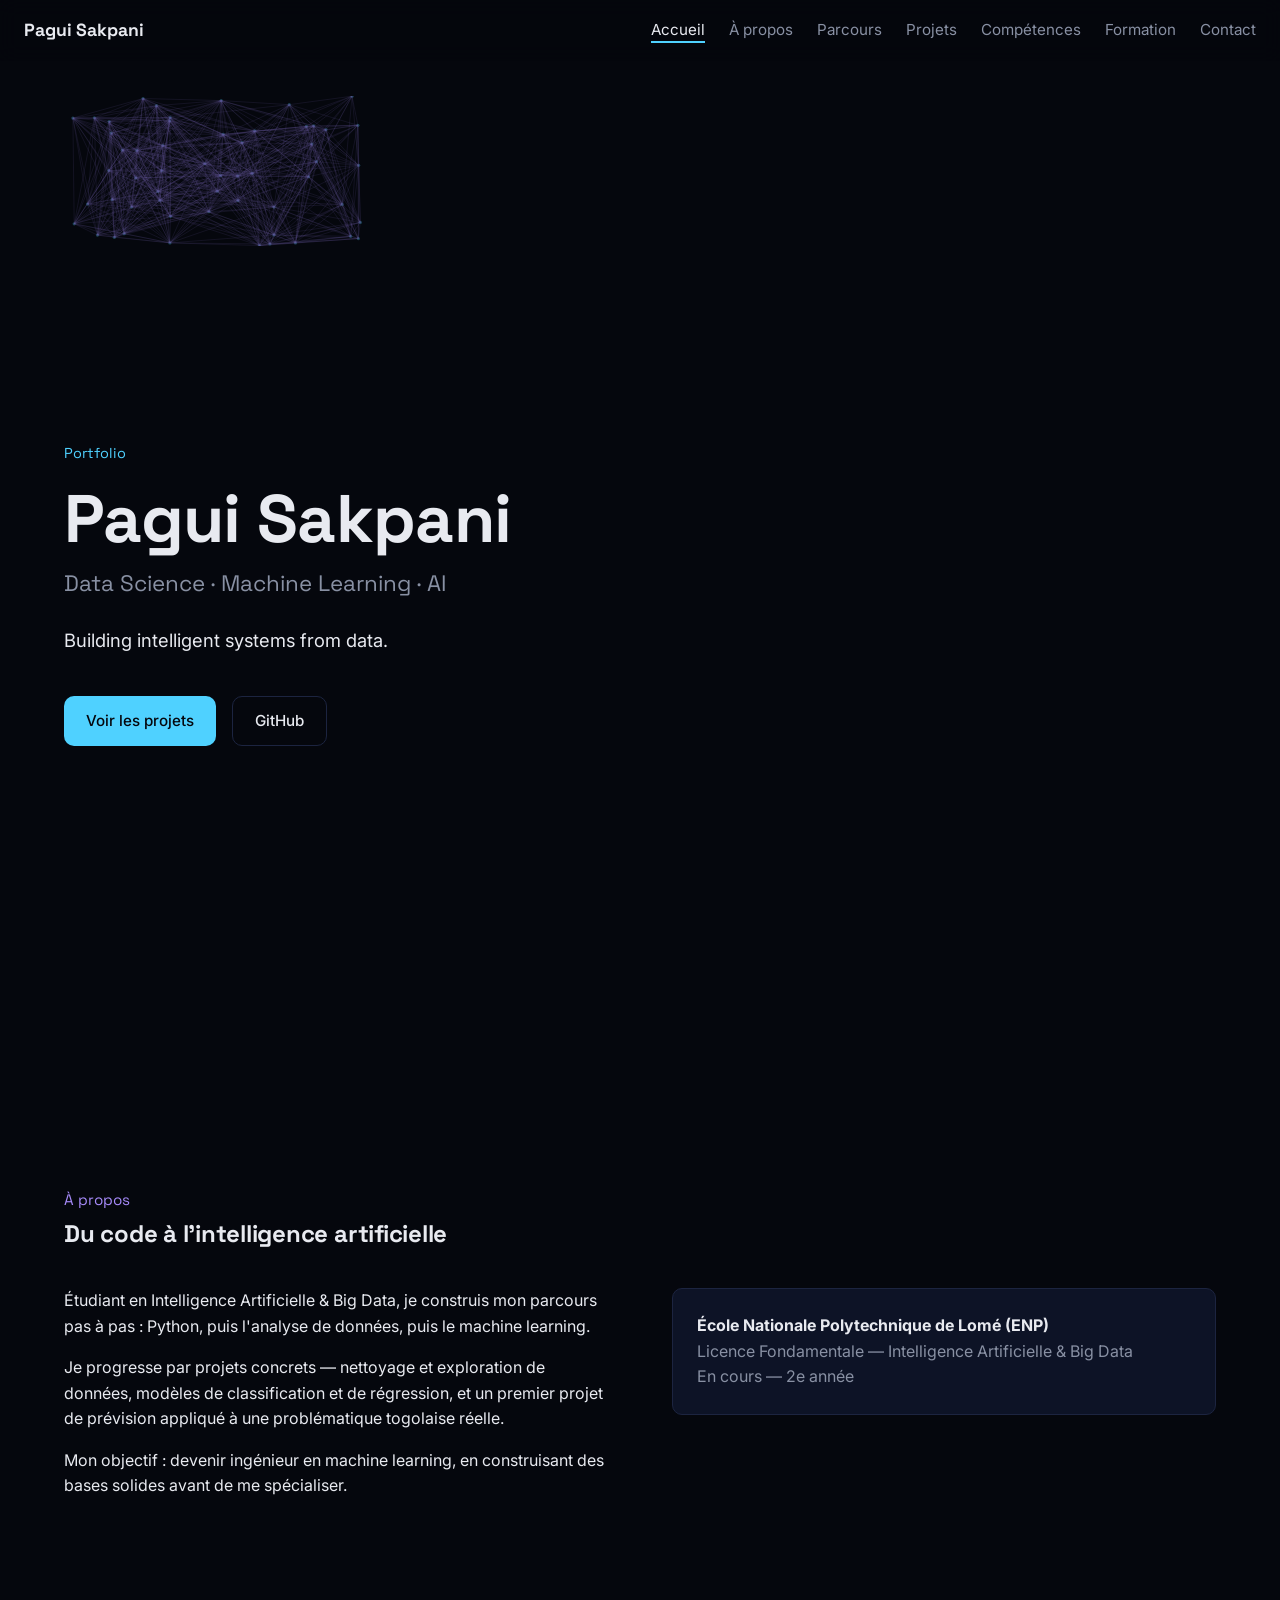
==== portfolio/index.html @ ab474c53 "Premier  depot de mon portfoli, contenant la section 1 du site" ====
<!DOCTYPE html>
<html lang="fr">
<head>
  <meta charset="UTF-8" />
  <meta name="viewport" content="width=device-width, initial-scale=1.0" />
  <title>Paguiyedou Sakpani  Data Science · Machine Learning · AI</title>
  <meta name="description" content="Portfolio de Pagui Sakpani, étudiant en IA & Big Data — Data Science, Machine Learning, Intelligence Artificielle." />

  <link rel="preconnect" href="https://fonts.googleapis.com">
  <link rel="preconnect" href="https://fonts.gstatic.com" crossorigin>
  <link href="https://fonts.googleapis.com/css2?family=Space+Grotesk:wght@500;700&family=Inter:wght@400;500;600&display=swap" rel="stylesheet">

  <link rel="stylesheet" href="assets/css/base.css">
  <link rel="stylesheet" href="assets/css/layout.css">
  <link rel="stylesheet" href="assets/css/components.css">
  <link rel="stylesheet" href="assets/css/animations.css">
</head>
<body>

  <nav class="navbar" id="navbar"></nav>

  <main>
    <section id="home"></section>
    <section id="about" class="reveal"></section>
    <section id="journey" class="reveal"><!-- Étape suivante --></section>
    <section id="projects" class="reveal"><!-- Étape suivante --></section>
    <section id="skills" class="reveal"><!-- Étape suivante --></section>
    <section id="education" class="reveal"><!-- Étape suivante --></section>
    <section id="github" class="reveal"><!-- Étape suivante --></section>
    <section id="contact" class="reveal"><!-- Étape suivante --></section>
  </main>

  <footer id="footer"></footer>

  <script src="assets/data/profile.js"></script>
  <script src="assets/js/main.js"></script>
</body>
</html>
---- portfolio/assets/css/base.css ----
:root {
  --bg: #05070d;
  --bg-alt: #0a0f1e;
  --bg-card: #0d1326;
  --border: #1c2440;

  --accent-cyan: #4fd1ff;
  --accent-violet: #a78bfa;

  --text: #e8eaf0;
  --text-muted: #8890a3;

  --font-heading: 'Space Grotesk', sans-serif;
  --font-body: 'Inter', sans-serif;

  --space-1: 8px;
  --space-2: 16px;
  --space-3: 24px;
  --space-4: 40px;
  --space-5: 64px;
  --space-6: 96px;

  --radius: 10px;
  --transition: 0.25s ease;
  --max-width: 1200px;
}

* { margin: 0; padding: 0; box-sizing: border-box; }

html { scroll-behavior: smooth; }

body {
  background: var(--bg);
  color: var(--text);
  font-family: var(--font-body);
  line-height: 1.6;
  overflow-x: hidden;
}

h1, h2, h3, h4 {
  font-family: var(--font-heading);
  font-weight: 700;
  line-height: 1.15;
  letter-spacing: -0.01em;
}

p { color: var(--text-muted); max-width: 62ch; }

a { color: inherit; text-decoration: none; }

img { max-width: 100%; display: block; }

button { font-family: inherit; cursor: pointer; border: none; background: none; color: inherit; }

section {
  padding: var(--space-6) var(--space-3);
  max-width: var(--max-width);
  margin: 0 auto;
}

::selection { background: var(--accent-cyan); color: var(--bg); }

:focus-visible {
  outline: 2px solid var(--accent-cyan);
  outline-offset: 3px;
}

@media (prefers-reduced-motion: reduce) {
  * { animation: none !important; transition: none !important; }
  html { scroll-behavior: auto; }
}

@media (max-width: 640px) {
  section { padding: var(--space-5) var(--space-2); }
}
---- portfolio/assets/css/layout.css ----
/* ---------- Navbar ---------- */
.navbar {
  position: fixed;
  top: 0;
  left: 0;
  right: 0;
  z-index: 100;
  display: flex;
  align-items: center;
  justify-content: space-between;
  padding: var(--space-2) var(--space-3);
  background: rgba(5, 7, 13, 0.7);
  backdrop-filter: blur(10px);
  border-bottom: 1px solid transparent;
  transition: border-color var(--transition), background var(--transition);
}

.navbar.is-scrolled {
  border-bottom-color: var(--border);
}

.navbar__brand {
  font-family: var(--font-heading);
  font-weight: 700;
  font-size: 1.1rem;
}

.navbar__links {
  display: flex;
  gap: var(--space-3);
  list-style: none;
}

.navbar__links a {
  font-size: 0.95rem;
  color: var(--text-muted);
  position: relative;
  padding-bottom: 4px;
  transition: color var(--transition);
}

.navbar__links a:hover,
.navbar__links a.is-active {
  color: var(--text);
}

.navbar__links a.is-active::after {
  content: "";
  position: absolute;
  left: 0;
  bottom: 0;
  width: 100%;
  height: 2px;
  background: var(--accent-cyan);
}

.navbar__toggle {
  display: none;
  flex-direction: column;
  gap: 5px;
}

.navbar__toggle span {
  width: 22px;
  height: 2px;
  background: var(--text);
}

@media (max-width: 800px) {
  .navbar__links {
    position: fixed;
    top: 60px;
    right: 0;
    left: 0;
    flex-direction: column;
    background: var(--bg-alt);
    padding: var(--space-3);
    gap: var(--space-2);
    transform: translateY(-150%);
    transition: transform var(--transition);
    border-bottom: 1px solid var(--border);
  }

  .navbar__links.is-open { transform: translateY(0); }

  .navbar__toggle { display: flex; }
}

/* ---------- Hero ---------- */
.hero {
  position: relative;
  min-height: 100vh;
  display: flex;
  align-items: center;
  padding-top: var(--space-6);
}

.hero__canvas {
  position: absolute;
  inset: 0;
  z-index: 0;
  opacity: 0.6;
}

.hero__content {
  position: relative;
  z-index: 1;
  max-width: 620px;
}

.hero__eyebrow {
  color: var(--accent-cyan);
  font-family: var(--font-heading);
  font-size: 0.9rem;
  margin-bottom: var(--space-2);
}

.hero__name {
  font-size: clamp(2.5rem, 6vw, 4.2rem);
  margin-bottom: var(--space-1);
}

.hero__role {
  color: var(--text-muted);
  font-family: var(--font-heading);
  font-size: clamp(1.1rem, 2vw, 1.4rem);
  margin-bottom: var(--space-3);
}

.hero__tagline {
  font-size: 1.15rem;
  margin-bottom: var(--space-4);
  color: var(--text);
}

.hero__actions {
  display: flex;
  gap: var(--space-2);
  flex-wrap: wrap;
}

/* ---------- About ---------- */
.about__grid {
  display: grid;
  grid-template-columns: 1fr 1fr;
  gap: var(--space-5);
  align-items: start;
}

.about__label {
  font-family: var(--font-heading);
  color: var(--accent-cyan);
  font-size: 0.95rem;
  margin-bottom: var(--space-2);
}

.about__text p {
  margin-bottom: var(--space-2);
  color: var(--text);
}

@media (max-width: 800px) {
  .about__grid { grid-template-columns: 1fr; gap: var(--space-3); }
}
---- portfolio/assets/css/components.css ----
.btn {
  display: inline-flex;
  align-items: center;
  gap: 8px;
  padding: 12px 22px;
  border-radius: var(--radius);
  font-size: 0.95rem;
  font-weight: 500;
  transition: transform var(--transition), background var(--transition), border-color var(--transition);
}

.btn--primary {
  background: var(--accent-cyan);
  color: var(--bg);
}

.btn--primary:hover { transform: translateY(-2px); }

.btn--ghost {
  border: 1px solid var(--border);
  color: var(--text);
}

.btn--ghost:hover {
  border-color: var(--accent-cyan);
  color: var(--accent-cyan);
}

.card {
  background: var(--bg-card);
  border: 1px solid var(--border);
  border-radius: var(--radius);
  padding: var(--space-3);
  transition: border-color var(--transition), transform var(--transition);
}

.card:hover {
  border-color: var(--accent-cyan);
  transform: translateY(-3px);
}

.section-heading {
  margin-bottom: var(--space-4);
}

.section-heading__label {
  font-family: var(--font-heading);
  color: var(--accent-violet);
  font-size: 0.95rem;
  margin-bottom: var(--space-1);
}
---- portfolio/assets/css/animations.css ----
.reveal {
  opacity: 0;
  transform: translateY(16px);
  transition: opacity 0.6s ease, transform 0.6s ease;
}

.reveal.is-visible {
  opacity: 1;
  transform: translateY(0);
}

@keyframes fadeIn {
  from { opacity: 0; }
  to { opacity: 1; }
}

.hero__content {
  animation: fadeIn 0.8s ease;
}
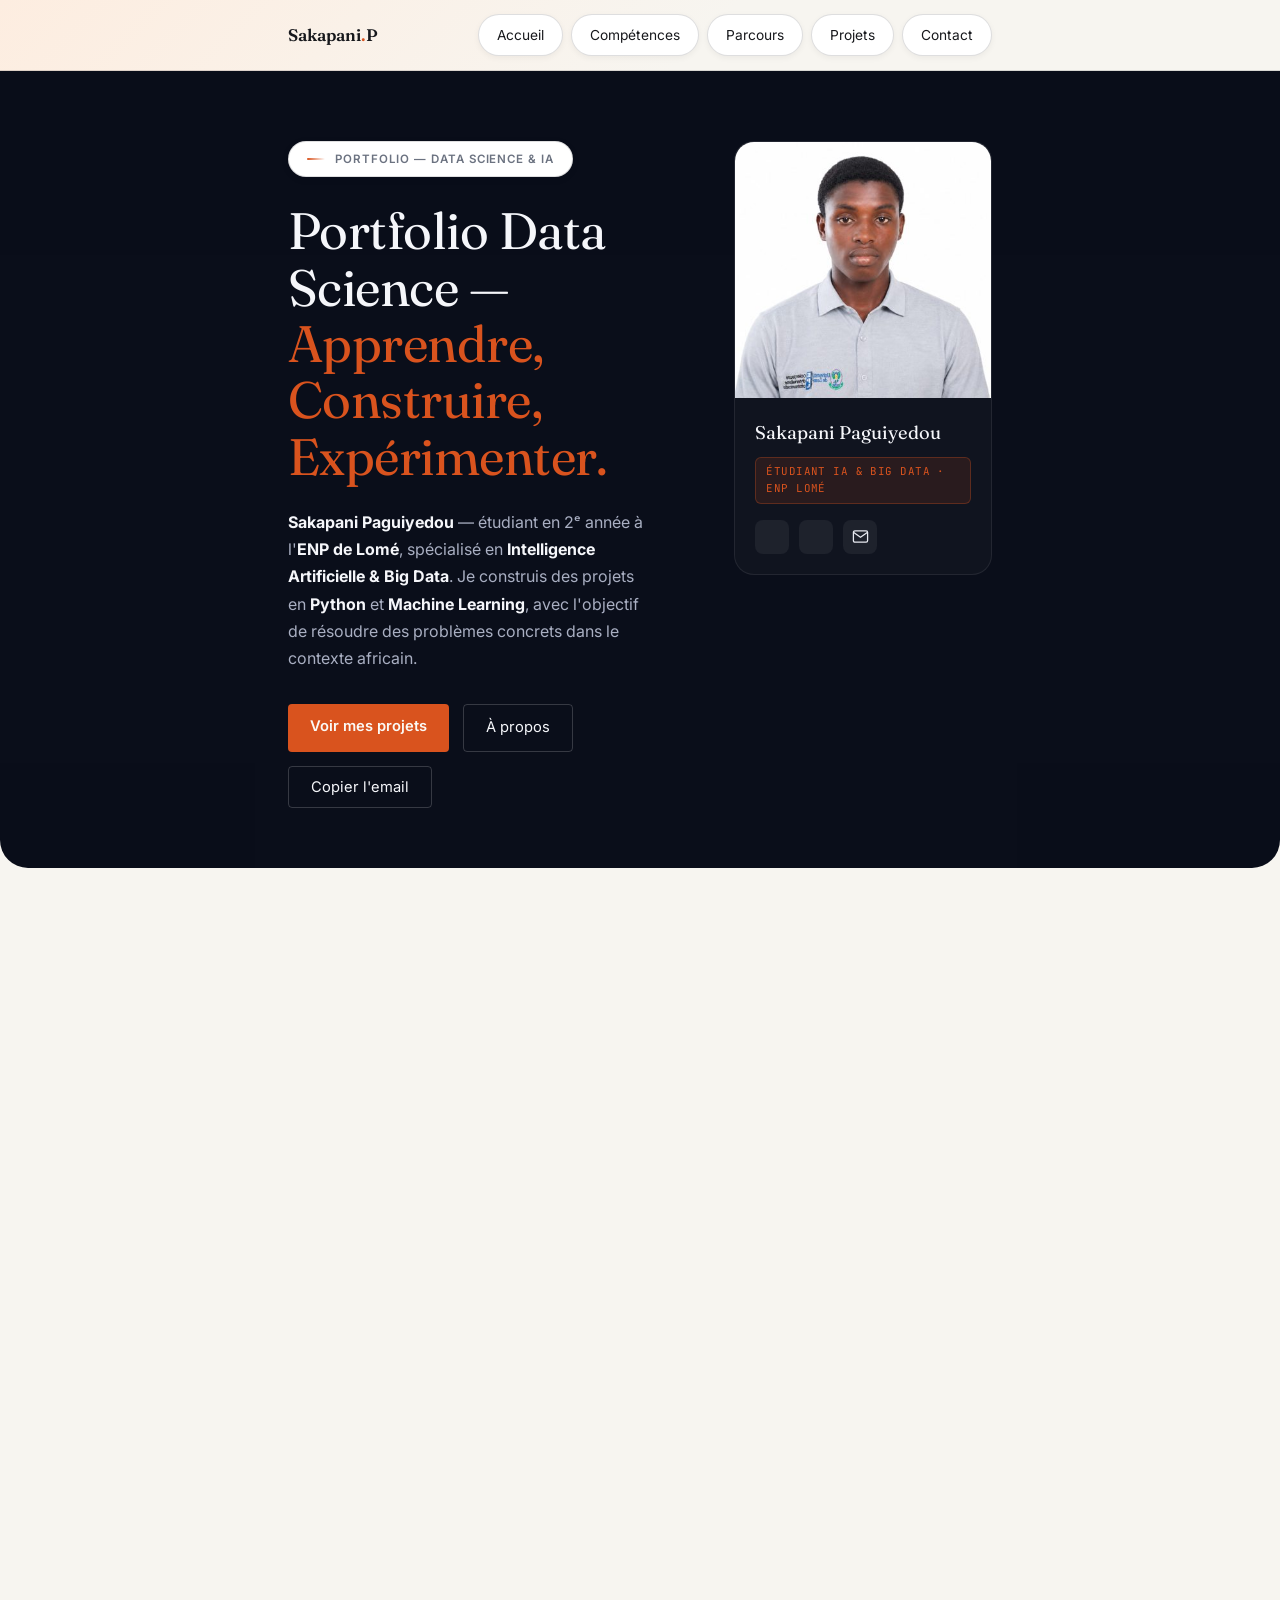
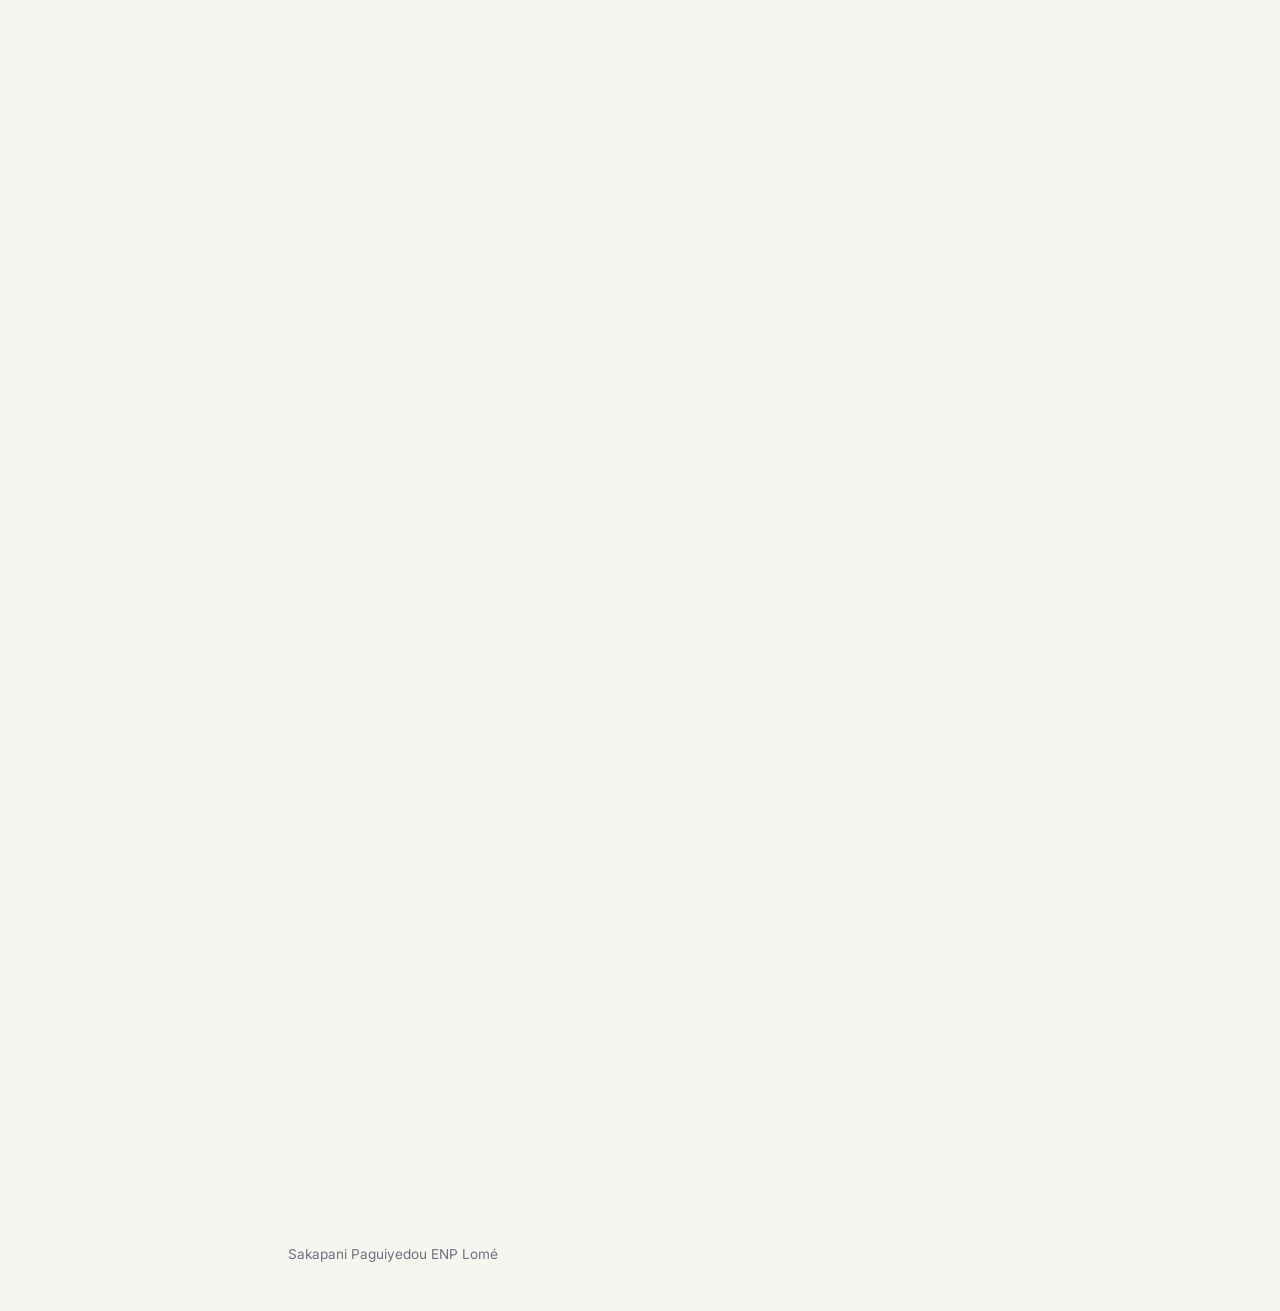
==== commit c2a6b1bf: "Ajout de la section competence, parcours, projets, contact" ====
--- a/portfolio/index.html
+++ b/portfolio/index.html
@@ -1,38 +1,213 @@
 <!DOCTYPE html>
 <html lang="fr">
 <head>
-  <meta charset="UTF-8" />
-  <meta name="viewport" content="width=device-width, initial-scale=1.0" />
-  <title>Paguiyedou Sakpani  Data Science · Machine Learning · AI</title>
-  <meta name="description" content="Portfolio de Pagui Sakpani, étudiant en IA & Big Data — Data Science, Machine Learning, Intelligence Artificielle." />
-
-  <link rel="preconnect" href="https://fonts.googleapis.com">
-  <link rel="preconnect" href="https://fonts.gstatic.com" crossorigin>
-  <link href="https://fonts.googleapis.com/css2?family=Space+Grotesk:wght@500;700&family=Inter:wght@400;500;600&display=swap" rel="stylesheet">
-
-  <link rel="stylesheet" href="assets/css/base.css">
-  <link rel="stylesheet" href="assets/css/layout.css">
-  <link rel="stylesheet" href="assets/css/components.css">
-  <link rel="stylesheet" href="assets/css/animations.css">
+<meta charset="UTF-8">
+<meta name="viewport" content="width=device-width, initial-scale=1.0">
+<title>Sakapani Paguiyedou — Portfolio</title>
+<link rel="stylesheet" href="style.css">
+<link rel="preconnect" href="https://fonts.googleapis.com">
+<link rel="preconnect" href="https://fonts.gstatic.com" crossorigin>
+<link href="https://fonts.googleapis.com/css2?family=Fraunces:ital,opsz,wght@0,9..144,400;0,9..144,500;0,9..144,600;1,9..144,400;1,9..144,500&family=JetBrains+Mono:ital,wght@0,400;0,500;1,400&family=Inter:wght@400;500;600;700&display=swap" rel="stylesheet">
+<script src="https://cdnjs.cloudflare.com/ajax/libs/three.js/r128/three.min.js"></script>
+<script src="https://cdnjs.cloudflare.com/ajax/libs/gsap/3.12.5/gsap.min.js"></script>
+<script src="https://cdnjs.cloudflare.com/ajax/libs/gsap/3.12.5/ScrollTrigger.min.js"></script>
 </head>
 <body>
 
-  <nav class="navbar" id="navbar"></nav>
-
-  <main>
-    <section id="home"></section>
-    <section id="about" class="reveal"></section>
-    <section id="journey" class="reveal"><!-- Étape suivante --></section>
-    <section id="projects" class="reveal"><!-- Étape suivante --></section>
-    <section id="skills" class="reveal"><!-- Étape suivante --></section>
-    <section id="education" class="reveal"><!-- Étape suivante --></section>
-    <section id="github" class="reveal"><!-- Étape suivante --></section>
-    <section id="contact" class="reveal"><!-- Étape suivante --></section>
-  </main>
-
-  <footer id="footer"></footer>
-
-  <script src="assets/data/profile.js"></script>
-  <script src="assets/js/main.js"></script>
+<nav>
+  <div class="wrap">
+    <div class="name">Sakapani<span class="name-dot">.</span>P</div>
+    <ul class="nav-pills">
+      <li><a href="#about">Accueil</a></li>
+      <li><a href="#skills">Compétences</a></li>
+      <li><a href="#parcours">Parcours</a></li>
+      <li><a href="#projects">Projets</a></li>
+      <li><a href="#contact">Contact</a></li>
+    </ul>
+  </div>
+</nav>
+
+<header class="hero hero-dark">
+  <canvas id="hero-canvas"></canvas>
+  <div class="wrap hero-editorial">
+    <div class="hero-col-left">
+      <div class="hero-badge hero-badge-dark"><span class="badge-line"></span>PORTFOLIO — DATA SCIENCE &amp; IA</div>
+      <h1 class="hero-title hero-title-dark">Portfolio Data Science —<br><span class="accent-text">Apprendre, Construire,<br>Expérimenter.</span></h1>
+      <p class="hero-bio"><strong>Sakapani Paguiyedou</strong> — étudiant en 2ᵉ année à l'<strong>ENP de Lomé</strong>, spécialisé en <strong>Intelligence Artificielle &amp; Big Data</strong>. Je construis des projets en <strong>Python</strong> et <strong>Machine Learning</strong>, avec l'objectif de résoudre des problèmes concrets dans le contexte africain.</p>
+      <div class="hero-actions-row">
+        <a class="btn primary" href="#projects">Voir mes projets</a>
+        <a class="btn outline-dark" href="#about">À propos</a>
+        <button class="btn outline-dark" id="copy-email-btn" type="button">Copier l'email</button>
+      </div>
+    </div>
+    <div class="hero-col-right">
+      <div class="profile-card">
+        <img class="profile-card-photo" src="[data-uri]" alt="Photo de Sakapani Paguiyedou">
+        <div class="profile-card-body">
+          <div class="profile-card-name">Sakapani Paguiyedou</div>
+          <div class="profile-card-tag">ÉTUDIANT IA &amp; BIG DATA · ENP LOMÉ</div>
+          <div class="profile-card-socials">
+            <a href="#" aria-label="GitHub"><img src="https://cdn.simpleicons.org/github/E7E9F0" alt=""></a>
+            <a href="#" aria-label="LinkedIn"><img src="https://cdn.simpleicons.org/linkedin/E7E9F0" alt=""></a>
+            <a href="mailto:ton.email@exemple.com" aria-label="Email">
+              <svg viewBox="0 0 24 24" fill="none" stroke="#E7E9F0" stroke-width="1.8"><rect x="2" y="4" width="20" height="16" rx="2"/><path d="M2 6l10 7 10-7"/></svg>
+            </a>
+          </div>
+        </div>
+      </div>
+    </div>
+  </div>
+</header>
+
+<section id="about" class="reveal">
+  <div class="wrap">
+    <h2>À propos</h2>
+    <p class="intro">
+      Étudiant en 2ᵉ année de licence fondamentale en Intelligence Artificielle et Big Data à l'École Nationale Polytechnique de Lomé (ENP). Je me destine au métier de data scientist et j'aime résoudre des problèmes concrets à partir de données.
+    </p>
+  </div>
+</section>
+
+<section id="skills" class="reveal">
+  <div class="wrap">
+    <h2>Compétences</h2>
+    <div class="skills-grid">
+      <div class="skill"><h3>Python</h3><span>Langage principal pour l'analyse de données</span></div>
+      <div class="skill"><h3>C</h3><span>Programmation structurée</span></div>
+      <div class="skill"><h3>NumPy</h3><span>Calcul numérique</span></div>
+      <div class="skill"><h3>Pandas</h3><span>Manipulation de données</span></div>
+      <div class="skill"><h3>Matplotlib</h3><span>Visualisation de données</span></div>
+      <div class="skill"><h3>Seaborn</h3><span>Visualisation statistique</span></div>
+      <div class="skill"><h3>scikit-learn</h3><span>Machine learning</span></div>
+      <div class="skill"><h3>Data Analysis</h3><span>Analyse de données</span></div>
+      <div class="skill"><h3>Data Visualization</h3><span>Représentation graphique des données</span></div>
+      <div class="skill"><h3>Jupyter</h3><span>Environnement de travail</span></div>
+      <div class="skill"><h3>SQL</h3><span>Bases de données</span></div>
+      <div class="skill"><h3>HTML5</h3><span>Structure web</span></div>
+      <div class="skill"><h3>CSS3</h3><span>Mise en forme web</span></div>
+      <div class="skill"><h3>JavaScript</h3><span>Interactivité web</span></div>
+    </div>
+  </div>
+</section>
+
+<section id="tools" class="reveal">
+  <div class="wrap">
+    <h2>Outils &amp; technologies</h2>
+    <div class="tools-grid">
+      <div class="tool"><img class="tool-icon" src="https://cdn.simpleicons.org/git/F05032" alt="" loading="lazy"><span>Git</span></div>
+      <div class="tool"><img class="tool-icon" src="https://cdn.simpleicons.org/github/181717" alt="" loading="lazy"><span>GitHub</span></div>
+      <div class="tool"><img class="tool-icon" src="https://cdn.simpleicons.org/visualstudiocode/007ACC" alt="" loading="lazy"><span>VS Code</span></div>
+      <div class="tool"><img class="tool-icon" src="https://cdn.simpleicons.org/claude/D97757" alt="" loading="lazy"><span>Claude</span></div>
+      <div class="tool"><img class="tool-icon" src="https://cdn.simpleicons.org/openai/000000" alt="" loading="lazy"><span>ChatGPT</span></div>
+      <div class="tool"><img class="tool-icon" src="https://cdn.simpleicons.org/x/000000" alt="" loading="lazy"><span>Grok</span></div>
+      <div class="tool"><img class="tool-icon" src="https://cdn.simpleicons.org/googlegemini/8E75B2" alt="" loading="lazy"><span>Gemini</span></div>
+    </div>
+  </div>
+</section>
+
+<section id="parcours" class="reveal">
+  <div class="wrap">
+    <h2>Parcours de formation</h2>
+    <div class="timeline">
+      <div class="timeline-item">
+        <div class="timeline-date">2026 — aujourd'hui</div>
+        <h3>2ᵉ année — École Polytechnique de Lomé (EPL)</h3>
+        <p>Intelligence Artificielle &amp; Big Data</p>
+      </div>
+      <div class="timeline-item">
+        <div class="timeline-date">2025 — 2026</div>
+        <h3>1ʳᵉ année — Licence fondamentale, EPL</h3>
+        <p>Tronc commun, puis orientation vers Intelligence Artificielle &amp; Big Data</p>
+      </div>
+      <div class="timeline-item">
+        <div class="timeline-date">Avant l'EPL</div>
+        <h3>Baccalauréat série C4</h3>
+      </div>
+    </div>
+  </div>
+</section>
+
+<section id="projects" class="reveal">
+  <div class="wrap">
+    <h2>Projets</h2>
+
+    <div class="projects-grid">
+    <div class="project">
+      <div class="project-tag">// data-analysis · statistiques</div>
+      <h3>Analyse des notes des étudiants universitaires</h3>
+      <p>Étude statistique des résultats académiques d'étudiants universitaires pour en dégager des tendances et des observations.</p>
+      <div class="project-specs">
+        <div class="spec"><span class="spec-label">Données</span><span class="spec-value">Notes universitaires</span></div>
+        <div class="spec"><span class="spec-label">Outils</span><span class="spec-value">Pandas · Matplotlib</span></div>
+        <div class="spec"><span class="spec-label">Méthode</span><span class="spec-value">Nettoyage · Visualisation</span></div>
+        <div class="spec"><span class="spec-label">Statut</span><span class="spec-value">Terminé</span></div>
+      </div>
+    </div>
+
+    <div class="project">
+      <div class="project-tag">// machine-learning · classification</div>
+      <h3>Classification / Prédiction de churn</h3>
+      <p>Préparation des données, entraînement de modèles de machine learning et comparaison des performances pour prédire le désabonnement client.</p>
+      <div class="project-specs">
+        <div class="spec"><span class="spec-label">Données</span><span class="spec-value">Dataset clients</span></div>
+        <div class="spec"><span class="spec-label">Outils</span><span class="spec-value">Python · Scikit-learn</span></div>
+        <div class="spec"><span class="spec-label">Méthode</span><span class="spec-value">Comparaison de modèles</span></div>
+        <div class="spec"><span class="spec-label">Statut</span><span class="spec-value">Terminé</span></div>
+      </div>
+    </div>
+
+    <div class="project">
+      <div class="project-tag">// forecasting · séries temporelles</div>
+      <h3>Prévision de la demande de produits sanguins</h3>
+      <p>Projet réalisé dans le cadre du hackathon <strong>AI for4youth</strong> : prédire la demande de produits sanguins à J+7 pour mieux anticiper les besoins.</p>
+      <div class="project-specs">
+        <div class="spec"><span class="spec-label">Objectif</span><span class="spec-value">Prédiction à J+7</span></div>
+        <div class="spec"><span class="spec-label">Outils</span><span class="spec-value">Python · Time Series</span></div>
+        <div class="spec"><span class="spec-label">Contexte</span><span class="spec-value">Hackathon AI for4youth</span></div>
+        <div class="spec"><span class="spec-label">Statut</span><span class="spec-value">En cours</span></div>
+      </div>
+    </div>
+    </div>
+
+  </div>
+</section>
+
+<section id="contact" class="reveal">
+  <div class="wrap">
+    <h2>Contact</h2>
+    <p class="intro">Ouvert aux collaborations, stages et projets en data science. Écris-moi directement via le formulaire ou par les liens ci-dessous.</p>
+
+    <form class="contact-form" action="https://formspree.io/f/TON_ID_FORMSPREE" method="POST">
+      <label for="email">Ton email</label>
+      <input type="email" id="email" name="email" placeholder="toi@exemple.com" required>
+
+      <label for="message">Ton message</label>
+      <textarea id="message" name="message" rows="5" placeholder="Décris ton projet ou ta proposition..." required></textarea>
+
+      <button type="submit" class="btn primary">Envoyer le message</button>
+    </form>
+
+    <div class="contact-grid">
+      <a href="mailto:paguiyedousakpani@gmail.com" class="contact-card">
+        <svg class="contact-icon" viewBox="0 0 24 24" fill="none" stroke="currentColor" stroke-width="1.8"><rect x="2" y="4" width="20" height="16" rx="2"/><path d="M2 6l10 7 10-7"/></svg>
+        <span>paguiyedousakpani@gmail.com<small>Email</small></span>
+      </a>
+      <a href="https://www.linkedin.com/in/paguiyedousakpani" class="contact-card">
+        <img class="contact-icon" src="https://cdn.simpleicons.org/linkedin/0A66C2" alt="" loading="lazy">
+        <span>linkedin.com/in/ton-profil<small>LinkedIn</small></span>
+      </a>
+      <a href="https://github.com/SAKPANI" class="contact-card">
+        <img class="contact-icon" src="https://cdn.simpleicons.org/github/F5F7FA" alt="" loading="lazy">
+        <span>github.com/ton-profil<small>GitHub</small></span>
+      </a>
+    </div>
+  </div>
+</section>
+
+<footer>
+  <div class="wrap">Sakapani Paguiyedou ENP Lomé</div>
+</footer>
+
+<script src="script.js"></script>
 </body>
-</html>
+</html>
--- a/portfolio/style.css
+++ b/portfolio/style.css
@@ -0,0 +1,508 @@
+:root {
+  --bg: #F7F5F0;
+  --bg-alt: #EFEBE1;
+  --ink: #17181C;
+  --ink-dim: #6B7280;
+  --accent: #D9531E;
+  --line: rgba(23,24,28,0.14);
+}
+
+* { box-sizing: border-box; }
+html { scroll-behavior: smooth; }
+
+body {
+  margin: 0;
+  background: var(--bg);
+  color: var(--ink);
+  font-family: 'Inter', -apple-system, BlinkMacSystemFont, sans-serif;
+  line-height: 1.6;
+}
+
+h1, h2, h3 {
+  color: var(--ink);
+  font-family: 'Fraunces', Georgia, serif;
+  font-weight: 500;
+  margin: 0;
+  letter-spacing: -0.01em;
+}
+h1 em, h3 em { font-style: italic; font-weight: 400; }
+
+a { color: var(--accent); }
+
+.wrap {
+  max-width: 760px;
+  margin: 0 auto;
+  padding: 0 28px;
+}
+
+/* Nav */
+nav {
+  position: sticky; top: 0; z-index: 10;
+  background: linear-gradient(135deg, #FDEDE0 0%, #F7F5F0 55%, #F7F5F0 100%);
+  border-bottom: 1px solid var(--line);
+}
+nav .wrap {
+  display: flex; justify-content: space-between; align-items: center;
+  padding-top: 14px; padding-bottom: 14px;
+}
+nav .name { font-family: 'Fraunces', serif; font-weight: 600; font-size: 1.05rem; }
+nav .name-dot { color: var(--accent); }
+.nav-pills { list-style: none; display: flex; gap: 8px; margin: 0; padding: 0; flex-wrap: wrap; }
+.nav-pills a {
+  display: block;
+  color: var(--ink);
+  text-decoration: none;
+  font-size: 0.86rem;
+  padding: 9px 18px;
+  border-radius: 999px;
+  background: #FFFFFF;
+  border: 1px solid var(--line);
+  box-shadow: 0 2px 6px rgba(23,24,28,0.05);
+  transition: background 0.2s ease, color 0.2s ease, box-shadow 0.2s ease;
+}
+.nav-pills a:hover { border-color: var(--accent); }
+.nav-pills a.active {
+  background: linear-gradient(135deg, var(--accent), #E8794A);
+  color: #FFF9F5;
+  border-color: transparent;
+  box-shadow: 0 6px 16px rgba(217,83,30,0.35);
+}
+
+/* Hero */
+.hero {
+  padding: 70px 0 60px;
+  overflow: hidden;
+  position: relative;
+}
+.hero-dark {
+  background: #0A0E1A;
+  border-radius: 0 0 28px 28px;
+}
+.hero-dark .hero-title-dark { color: #F5F6FA; }
+.hero-dark .accent-text { color: var(--accent); }
+.hero-dark .hero-bio { color: #A9AFC2; font-size: 1rem; max-width: 52ch; margin: 24px 0 0; line-height: 1.7; }
+.hero-dark .hero-bio strong { color: #F5F6FA; }
+.hero-badge-dark { background: rgba(255,255,255,0.06); border-color: rgba(255,255,255,0.12); color: #C4C9D6; }
+.hero-actions-row { margin-top: 32px; display: flex; gap: 14px; flex-wrap: wrap; }
+.btn.outline-dark {
+  border: 1px solid rgba(255,255,255,0.18);
+  color: #F5F6FA;
+  background: transparent;
+  font-family: 'Inter', sans-serif;
+  cursor: pointer;
+  font-size: 0.92rem;
+}
+.btn.outline-dark:hover { border-color: var(--accent); }
+
+.profile-card {
+  background: #10141F;
+  border: 1px solid rgba(255,255,255,0.08);
+  border-radius: 20px;
+  overflow: hidden;
+  max-width: 320px;
+}
+.profile-card-photo { width: 100%; aspect-ratio: 1; object-fit: cover; display: block; }
+.profile-card-body { padding: 20px; }
+.profile-card-name { font-family: 'Fraunces', serif; font-size: 1.15rem; color: #F5F6FA; margin-bottom: 10px; }
+.profile-card-tag {
+  display: inline-block;
+  font-family: 'JetBrains Mono', monospace;
+  font-size: 0.68rem;
+  letter-spacing: 0.04em;
+  color: var(--accent);
+  background: rgba(217,83,30,0.12);
+  border: 1px solid rgba(217,83,30,0.3);
+  padding: 5px 10px;
+  border-radius: 6px;
+  margin-bottom: 16px;
+}
+.profile-card-socials { display: flex; gap: 10px; }
+.profile-card-socials a {
+  width: 34px; height: 34px;
+  display: flex; align-items: center; justify-content: center;
+  background: rgba(255,255,255,0.06);
+  border-radius: 8px;
+}
+.profile-card-socials img, .profile-card-socials svg { width: 17px; height: 17px; }
+.hero-dark .hero-col-right { border-left: none; padding-left: 0; display: flex; justify-content: flex-end; align-items: flex-start; padding-top: 0; }
+#hero-canvas {
+  position: absolute;
+  inset: 0;
+  width: 100%;
+  height: 100%;
+  z-index: 0;
+  opacity: 0.55;
+}
+.hero-inner {
+  position: relative;
+  z-index: 1;
+}
+.hero-editorial {
+  position: relative;
+  z-index: 1;
+  display: grid;
+  grid-template-columns: 1.5fr 1fr;
+  gap: 60px;
+  align-items: start;
+}
+.hero-col-left { padding-right: 20px; }
+.hero-badge {
+  display: inline-flex;
+  align-items: center;
+  gap: 10px;
+  padding: 8px 18px;
+  border-radius: 999px;
+  background: #FFFFFF;
+  border: 1px solid var(--line);
+  box-shadow: 0 2px 8px rgba(23,24,28,0.06);
+  font-family: 'Inter', sans-serif;
+  font-size: 0.72rem;
+  font-weight: 600;
+  letter-spacing: 0.08em;
+  color: var(--ink-dim);
+  margin-bottom: 26px;
+}
+.badge-line {
+  width: 18px;
+  height: 2px;
+  background: linear-gradient(90deg, var(--accent), transparent);
+  border-radius: 2px;
+}
+.hero-col-right {
+  border-left: 1px solid var(--line);
+  padding-left: 40px;
+  padding-top: 8px;
+}
+.hero-title {
+  font-size: clamp(2.4rem, 5.4vw, 4.4rem);
+  line-height: 1.08;
+  font-weight: 400;
+}
+.hero-title .amp {
+  color: var(--accent);
+  font-style: italic;
+}
+.hero-title em { font-style: italic; font-weight: 400; }
+.hero-byline {
+  display: flex;
+  align-items: center;
+  gap: 12px;
+  margin-top: 34px;
+}
+.amp-icon {
+  font-family: 'Fraunces', serif;
+  font-style: italic;
+  font-size: 1.4rem;
+  color: var(--accent);
+}
+.byline-name { font-size: 0.98rem; color: var(--ink); }
+.hero-col-right .lede {
+  color: var(--ink-dim);
+  font-size: 1.02rem;
+  max-width: 34ch;
+  margin: 0;
+}
+.hero-col-right .actions { margin-top: 26px; display: flex; align-items: center; gap: 18px; flex-wrap: wrap; }
+.hero-meta {
+  margin-top: 40px;
+  display: flex;
+  align-items: center;
+  gap: 8px;
+  color: var(--ink-dim);
+  font-size: 0.85rem;
+}
+.hero-meta .dot {
+  width: 6px; height: 6px; border-radius: 50%;
+  background: var(--accent);
+  display: inline-block;
+}
+
+@media (max-width: 720px) {
+  .hero-editorial { grid-template-columns: 1fr; gap: 34px; }
+  .hero-col-right { border-left: none; border-top: 1px solid var(--line); padding-left: 0; padding-top: 30px; }
+}
+.photo-orbit {
+  position: relative;
+  width: 240px;
+  height: 240px;
+}
+.photo-frame {
+  width: 240px;
+  height: 240px;
+  border-radius: 46%;
+  object-fit: cover;
+  display: block;
+  box-shadow: 0 20px 48px rgba(0,0,0,0.45);
+  border: 3px solid var(--accent);
+}
+.orbit-icon {
+  position: absolute;
+  width: 42px;
+  height: 42px;
+  padding: 8px;
+  background: var(--bg-alt);
+  border-radius: 50%;
+  box-shadow: 0 6px 16px rgba(0,0,0,0.35);
+  border: 1px solid var(--line);
+}
+.orbit-1 { top: -12px; left: -12px; }
+.orbit-2 { top: -12px; right: -12px; }
+.orbit-3 { bottom: -12px; left: -12px; }
+.orbit-4 { bottom: -12px; right: -12px; }
+.orbit-5 { top: 50%; right: -34px; transform: translateY(-50%); }
+.eyebrow { color: var(--accent); font-size: 0.95rem; margin-bottom: 14px; }
+.hero h1 { font-size: clamp(2.1rem, 6vw, 3.2rem); line-height: 1.1; }
+.hero p.lede { max-width: 46ch; color: var(--ink-dim); font-size: 1.05rem; margin-top: 18px; }
+.hero .actions { margin-top: 30px; display: flex; gap: 14px; flex-wrap: wrap; }
+
+@media (max-width: 640px) {
+  .hero-inner { flex-direction: column-reverse; text-align: center; }
+  .hero p.lede { margin-left: auto; margin-right: auto; }
+  .hero .actions { justify-content: center; }
+  .orbit-icon { width: 30px; height: 30px; padding: 5px; }
+}
+
+.btn {
+  display: inline-block;
+  padding: 11px 22px;
+  border-radius: 4px;
+  text-decoration: none;
+  font-size: 0.92rem;
+}
+.btn.primary { background: var(--accent); color: #FBF9F5; font-weight: 600; }
+.btn.ghost { border: none; color: var(--ink); text-decoration: underline; text-underline-offset: 4px; padding: 11px 4px; }
+
+/* Sections */
+section { padding: 56px 0; }
+section h2 { font-size: 1.5rem; margin-bottom: 24px; }
+section p.intro { color: var(--ink-dim); max-width: 58ch; margin-bottom: 28px; }
+
+.about-grid {
+  display: grid;
+  grid-template-columns: auto 1fr;
+  gap: 48px;
+  align-items: center;
+}
+.about-text h2 { margin-bottom: 18px; }
+.about-text .intro { margin-bottom: 0; }
+
+@media (max-width: 640px) {
+  .about-grid { grid-template-columns: 1fr; text-align: center; }
+  .about-photo { justify-self: center; }
+}
+
+/* Skills */
+.skills-grid {
+  display: grid;
+  grid-template-columns: repeat(auto-fill, minmax(180px, 1fr));
+  gap: 0;
+  border-top: 1px solid var(--line);
+  border-left: 1px solid var(--line);
+}
+.skills-grid .skill {
+  padding: 18px;
+  border-right: 1px solid var(--line);
+  border-bottom: 1px solid var(--line);
+}
+.skills-grid .skill h3 { font-size: 1rem; font-weight: 600; margin-bottom: 6px; }
+.skills-grid .skill span { color: var(--ink-dim); font-size: 0.86rem; }
+
+/* Tools */
+.tools-grid {
+  display: flex;
+  flex-wrap: wrap;
+  gap: 10px;
+}
+.tool {
+  display: flex;
+  align-items: center;
+  gap: 8px;
+  padding: 8px 16px;
+  border: 1px solid var(--line);
+  border-radius: 20px;
+  font-size: 0.88rem;
+  color: var(--ink);
+}
+.tool-icon {
+  width: 18px;
+  height: 18px;
+}
+
+/* Timeline */
+.timeline {
+  position: relative;
+  padding-left: 28px;
+  border-left: 2px solid var(--line);
+}
+.timeline-item {
+  position: relative;
+  padding-bottom: 34px;
+}
+.timeline-item:last-child { padding-bottom: 0; }
+.timeline-item::before {
+  content: '';
+  position: absolute;
+  left: -34px;
+  top: 4px;
+  width: 12px;
+  height: 12px;
+  border-radius: 50%;
+  background: var(--accent);
+  border: 3px solid var(--bg);
+  box-shadow: 0 0 0 1px var(--line);
+}
+.timeline-date {
+  color: var(--accent);
+  font-size: 0.85rem;
+  font-weight: 600;
+  margin-bottom: 4px;
+}
+.timeline-item h3 { font-size: 1.1rem; margin-bottom: 4px; }
+.timeline-item p { color: var(--ink-dim); font-size: 0.92rem; margin: 0; }
+
+/* Projects */
+.projects-grid {
+  display: grid;
+  grid-template-columns: repeat(auto-fit, minmax(300px, 1fr));
+  gap: 22px;
+}
+.project {
+  padding: 30px 26px;
+  background: #0C0E14;
+  border: 1px solid rgba(255,255,255,0.08);
+  border-radius: 16px;
+  color: #E7E9F0;
+}
+.project-tag {
+  font-family: 'JetBrains Mono', monospace;
+  font-style: italic;
+  font-size: 0.78rem;
+  color: #8B93A7;
+  margin-bottom: 16px;
+}
+.project h3 {
+  font-family: 'Inter', sans-serif;
+  font-weight: 600;
+  font-size: 1.28rem;
+  line-height: 1.28;
+  color: #FFFFFF;
+  margin-bottom: 14px;
+}
+.project p {
+  color: #A9B0C0;
+  font-size: 0.92rem;
+  line-height: 1.65;
+  margin: 0 0 22px;
+}
+.project-specs {
+  border: 1px solid rgba(255,255,255,0.1);
+  border-radius: 10px;
+  padding: 16px;
+  display: grid;
+  grid-template-columns: 1fr 1fr;
+  gap: 16px;
+}
+.spec-label {
+  display: block;
+  font-family: 'JetBrains Mono', monospace;
+  font-size: 0.66rem;
+  letter-spacing: 0.06em;
+  text-transform: uppercase;
+  color: var(--accent);
+  margin-bottom: 4px;
+}
+.spec-value {
+  display: block;
+  font-family: 'JetBrains Mono', monospace;
+  font-size: 0.84rem;
+  color: #F2F3F7;
+}
+
+/* Contact form */
+.contact-form {
+  display: flex;
+  flex-direction: column;
+  gap: 6px;
+  max-width: 460px;
+  margin-bottom: 36px;
+}
+.contact-form label {
+  font-size: 0.85rem;
+  color: var(--ink-dim);
+  margin-top: 10px;
+}
+.contact-form input,
+.contact-form textarea {
+  background: var(--bg-alt);
+  border: 1px solid var(--line);
+  border-radius: 4px;
+  padding: 10px 12px;
+  color: var(--ink);
+  font-family: inherit;
+  font-size: 0.95rem;
+}
+.contact-form input:focus,
+.contact-form textarea:focus {
+  outline: 2px solid var(--accent);
+  outline-offset: 1px;
+}
+.contact-form button { margin-top: 14px; border: none; cursor: pointer; align-self: flex-start; }
+
+.contact-grid {
+  display: grid;
+  grid-template-columns: repeat(auto-fit, minmax(220px, 1fr));
+  gap: 14px;
+}
+.contact-card {
+  display: flex;
+  align-items: center;
+  gap: 14px;
+  padding: 18px;
+  background: var(--bg-alt);
+  border: 1px solid var(--line);
+  border-radius: 12px;
+  color: var(--ink);
+  text-decoration: none;
+  transition: transform 0.25s ease, border-color 0.25s ease;
+}
+.contact-card:hover { transform: translateY(-3px); border-color: var(--accent); }
+.contact-icon { width: 26px; height: 26px; flex-shrink: 0; color: var(--accent); }
+.contact-card span { display: flex; flex-direction: column; font-size: 0.95rem; }
+.contact-card small { color: var(--ink-dim); font-size: 0.8rem; margin-top: 2px; }
+
+footer { padding: 30px 0 46px; color: var(--ink-dim); font-size: 0.85rem; }
+
+@media (max-width: 560px) {
+  nav ul { gap: 14px; }
+}
+
+a:focus-visible, button:focus-visible {
+  outline: 2px solid var(--accent);
+  outline-offset: 2px;
+}
+
+/* Scroll reveal animations (driven by GSAP in script.js) */
+.reveal {
+  opacity: 0;
+}
+
+/* Hover interactions */
+.skill, .tool, .project {
+  transition: transform 0.25s ease, box-shadow 0.25s ease, border-color 0.25s ease;
+}
+.skill:hover, .tool:hover {
+  transform: translateY(-3px);
+  border-color: var(--accent);
+}
+.project:hover h3 { color: var(--accent); }
+.btn { transition: transform 0.2s ease, box-shadow 0.2s ease; }
+.btn:hover { transform: translateY(-2px); }
+.btn.primary:hover { box-shadow: 0 10px 24px rgba(180,121,31,0.3); }
+
+.photo-frame { transition: transform 0.4s ease; }
+.about-photo:hover .photo-frame { transform: scale(1.03); }
+
+@media (prefers-reduced-motion: reduce) {
+  .reveal { opacity: 1; transform: none; transition: none; }
+  .photo-frame, .btn, .skill, .tool { transition: none; }
+}
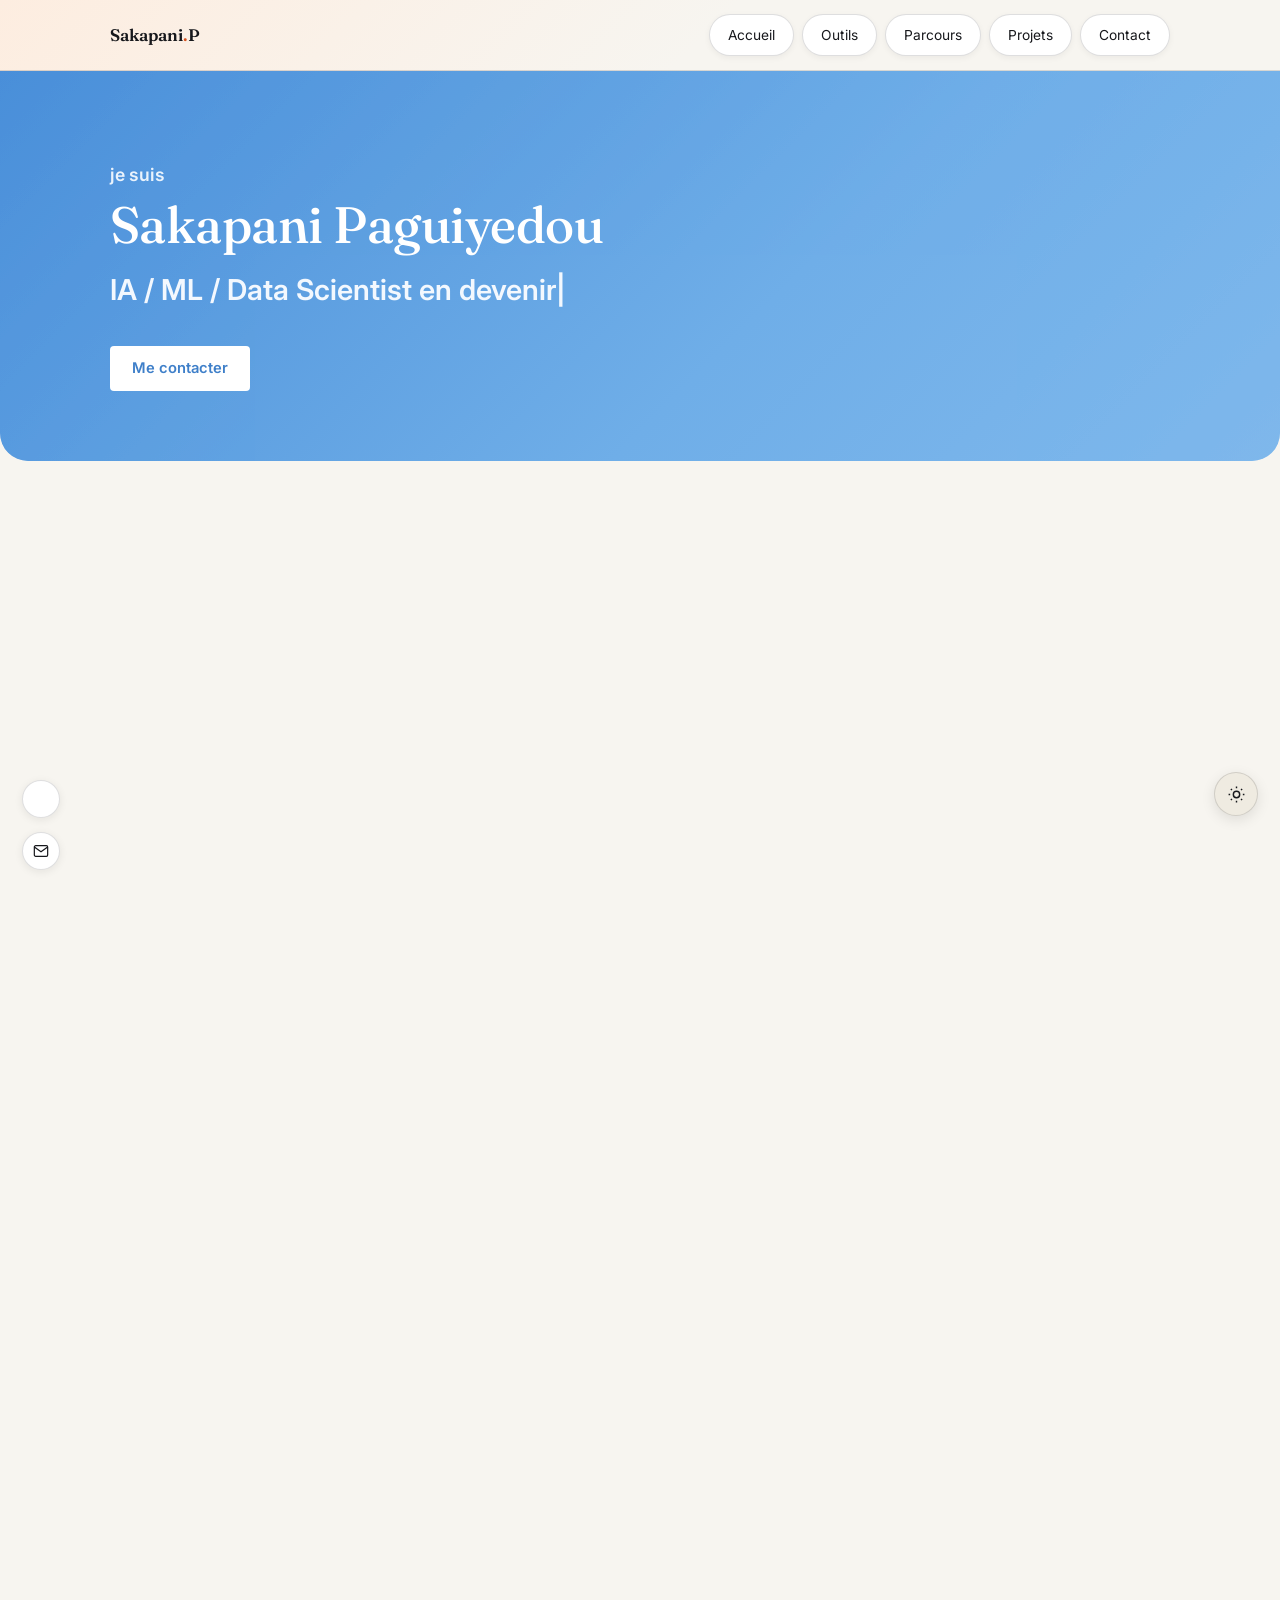
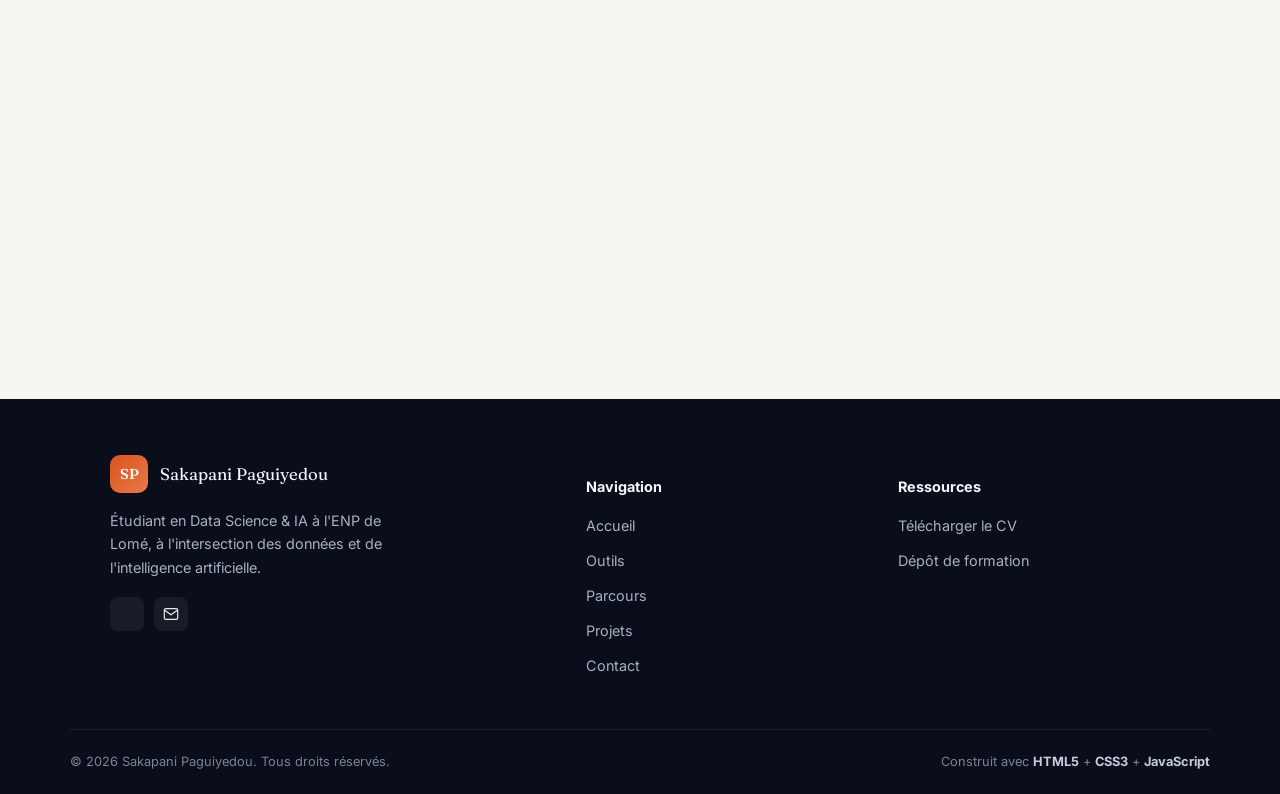
==== commit f22abdfd: "Ameliorationdu site en plus changement de la couleur de fond, et la mise du site de facon responsive" ====
--- a/portfolio/index.html
+++ b/portfolio/index.html
@@ -13,13 +13,14 @@
 <script src="https://cdnjs.cloudflare.com/ajax/libs/gsap/3.12.5/ScrollTrigger.min.js"></script>
 </head>
 <body>
+<div class="bg-decor" id="bg-decor" aria-hidden="true"></div>
 
 <nav>
   <div class="wrap">
     <div class="name">Sakapani<span class="name-dot">.</span>P</div>
     <ul class="nav-pills">
       <li><a href="#about">Accueil</a></li>
-      <li><a href="#skills">Compétences</a></li>
+      <li><a href="#skills">Outils</a></li>
       <li><a href="#parcours">Parcours</a></li>
       <li><a href="#projects">Projets</a></li>
       <li><a href="#contact">Contact</a></li>
@@ -27,83 +28,91 @@
   </div>
 </nav>
 
-<header class="hero hero-dark">
+<header class="hero hero-blue">
   <canvas id="hero-canvas"></canvas>
-  <div class="wrap hero-editorial">
-    <div class="hero-col-left">
-      <div class="hero-badge hero-badge-dark"><span class="badge-line"></span>PORTFOLIO — DATA SCIENCE &amp; IA</div>
-      <h1 class="hero-title hero-title-dark">Portfolio Data Science —<br><span class="accent-text">Apprendre, Construire,<br>Expérimenter.</span></h1>
-      <p class="hero-bio"><strong>Sakapani Paguiyedou</strong> — étudiant en 2ᵉ année à l'<strong>ENP de Lomé</strong>, spécialisé en <strong>Intelligence Artificielle &amp; Big Data</strong>. Je construis des projets en <strong>Python</strong> et <strong>Machine Learning</strong>, avec l'objectif de résoudre des problèmes concrets dans le contexte africain.</p>
-      <div class="hero-actions-row">
-        <a class="btn primary" href="#projects">Voir mes projets</a>
-        <a class="btn outline-dark" href="#about">À propos</a>
-        <button class="btn outline-dark" id="copy-email-btn" type="button">Copier l'email</button>
-      </div>
-    </div>
-    <div class="hero-col-right">
-      <div class="profile-card">
-        <img class="profile-card-photo" src="[data-uri]" alt="Photo de Sakapani Paguiyedou">
-        <div class="profile-card-body">
-          <div class="profile-card-name">Sakapani Paguiyedou</div>
-          <div class="profile-card-tag">ÉTUDIANT IA &amp; BIG DATA · ENP LOMÉ</div>
-          <div class="profile-card-socials">
-            <a href="#" aria-label="GitHub"><img src="https://cdn.simpleicons.org/github/E7E9F0" alt=""></a>
-            <a href="#" aria-label="LinkedIn"><img src="https://cdn.simpleicons.org/linkedin/E7E9F0" alt=""></a>
-            <a href="mailto:ton.email@exemple.com" aria-label="Email">
-              <svg viewBox="0 0 24 24" fill="none" stroke="#E7E9F0" stroke-width="1.8"><rect x="2" y="4" width="20" height="16" rx="2"/><path d="M2 6l10 7 10-7"/></svg>
-            </a>
-          </div>
-        </div>
-      </div>
-    </div>
+  <div class="wrap hero-blue-inner">
+    <div class="hero-blue-label">je suis</div>
+    <h1 class="hero-blue-name">Sakapani Paguiyedou</h1>
+    <div class="hero-blue-role">
+      <span id="typewriter-text"></span><span class="typewriter-cursor">|</span>
+    </div>
+    <a class="btn hero-blue-btn" href="#contact">Me contacter</a>
   </div>
 </header>
 
 <section id="about" class="reveal">
-  <div class="wrap">
-    <h2>À propos</h2>
-    <p class="intro">
-      Étudiant en 2ᵉ année de licence fondamentale en Intelligence Artificielle et Big Data à l'École Nationale Polytechnique de Lomé (ENP). Je me destine au métier de data scientist et j'aime résoudre des problèmes concrets à partir de données.
-    </p>
+  <div class="wrap about-layout">
+    <div class="about-photo-block">
+      <img class="about-photo-img" src="[data-uri]" alt="Photo de Sakapani Paguiyedou">
+    </div>
+    <div class="about-content">
+      <div class="hero-badge"><span class="badge-line"></span>APPRENEZ À ME CONNAÎTRE</div>
+      <h2>À propos de moi</h2>
+      <p class="intro">
+        Étudiant en 2ᵉ année de licence fondamentale en Intelligence Artificielle et Big Data à l'École Nationale Polytechnique de Lomé (ENP). Je me destine au métier de data scientist et j'aime résoudre des problèmes concrets à partir de données.
+      </p>
+    </div>
   </div>
 </section>
 
 <section id="skills" class="reveal">
   <div class="wrap">
-    <h2>Compétences</h2>
-    <div class="skills-grid">
-      <div class="skill"><h3>Python</h3><span>Langage principal pour l'analyse de données</span></div>
-      <div class="skill"><h3>C</h3><span>Programmation structurée</span></div>
-      <div class="skill"><h3>NumPy</h3><span>Calcul numérique</span></div>
-      <div class="skill"><h3>Pandas</h3><span>Manipulation de données</span></div>
-      <div class="skill"><h3>Matplotlib</h3><span>Visualisation de données</span></div>
-      <div class="skill"><h3>Seaborn</h3><span>Visualisation statistique</span></div>
-      <div class="skill"><h3>scikit-learn</h3><span>Machine learning</span></div>
-      <div class="skill"><h3>Data Analysis</h3><span>Analyse de données</span></div>
-      <div class="skill"><h3>Data Visualization</h3><span>Représentation graphique des données</span></div>
-      <div class="skill"><h3>Jupyter</h3><span>Environnement de travail</span></div>
-      <div class="skill"><h3>SQL</h3><span>Bases de données</span></div>
-      <div class="skill"><h3>HTML5</h3><span>Structure web</span></div>
-      <div class="skill"><h3>CSS3</h3><span>Mise en forme web</span></div>
-      <div class="skill"><h3>JavaScript</h3><span>Interactivité web</span></div>
-    </div>
-  </div>
-</section>
-
-<section id="tools" class="reveal">
-  <div class="wrap">
-    <h2>Outils &amp; technologies</h2>
-    <div class="tools-grid">
-      <div class="tool"><img class="tool-icon" src="https://cdn.simpleicons.org/git/F05032" alt="" loading="lazy"><span>Git</span></div>
-      <div class="tool"><img class="tool-icon" src="https://cdn.simpleicons.org/github/181717" alt="" loading="lazy"><span>GitHub</span></div>
-      <div class="tool"><img class="tool-icon" src="https://cdn.simpleicons.org/visualstudiocode/007ACC" alt="" loading="lazy"><span>VS Code</span></div>
-      <div class="tool"><img class="tool-icon" src="https://cdn.simpleicons.org/claude/D97757" alt="" loading="lazy"><span>Claude</span></div>
-      <div class="tool"><img class="tool-icon" src="https://cdn.simpleicons.org/openai/000000" alt="" loading="lazy"><span>ChatGPT</span></div>
-      <div class="tool"><img class="tool-icon" src="https://cdn.simpleicons.org/x/000000" alt="" loading="lazy"><span>Grok</span></div>
-      <div class="tool"><img class="tool-icon" src="https://cdn.simpleicons.org/googlegemini/8E75B2" alt="" loading="lazy"><span>Gemini</span></div>
-    </div>
-  </div>
-</section>
+    <h2>Outils &amp; Technologies</h2>
+    <div class="tech-grid">
+
+      <div class="tech-card">
+        <h3><span class="tech-slash">//</span> Langages de programmation</h3>
+        <div class="tech-pills">
+          <span class="tech-pill"><img src="https://cdn.simpleicons.org/python/3776AB" alt="">Python</span>
+          <span class="tech-pill"><img src="https://cdn.simpleicons.org/c/A8B9CC" alt="">C</span>
+          <span class="tech-pill"><img src="https://cdn.simpleicons.org/openjdk/437291" alt="">Java</span>
+          <span class="tech-pill"><img src="https://cdn.simpleicons.org/html5/E34F26" alt="">HTML5</span>
+          <span class="tech-pill"><img src="https://cdn.simpleicons.org/css3/1572B6" alt="">CSS3</span>
+          <span class="tech-pill"><img src="https://cdn.simpleicons.org/javascript/F7DF1E" alt="">JavaScript</span>
+        </div>
+      </div>
+
+      <div class="tech-card">
+        <h3><span class="tech-slash">//</span> IDE &amp; outils de développement</h3>
+        <div class="tech-pills">
+          <span class="tech-pill"><img src="https://cdn.simpleicons.org/jupyter/F37626" alt="">Jupyter Notebook</span>
+          <span class="tech-pill"><img src="https://cdn.simpleicons.org/visualstudiocode/007ACC" alt="">VS Code</span>
+          <span class="tech-pill"><img src="https://cdn.simpleicons.org/pycharm/000000" alt="">PyCharm</span>
+          <span class="tech-pill"><img src="https://cdn.simpleicons.org/git/F05032" alt="">Git</span>
+          <span class="tech-pill"><img src="https://cdn.simpleicons.org/github/181717" alt="">GitHub</span>
+        </div>
+      </div>
+
+      <div class="tech-card">
+        <h3><span class="tech-slash">//</span> IA &amp; Machine Learning</h3>
+        <div class="tech-pills">
+          <span class="tech-pill"><img src="https://cdn.simpleicons.org/scikitlearn/F7931E" alt="">scikit-learn</span>
+        </div>
+      </div>
+
+      <div class="tech-card">
+        <h3><span class="tech-slash">//</span> Assistants IA</h3>
+        <div class="tech-pills">
+          <span class="tech-pill"><img src="https://cdn.simpleicons.org/claude/D97757" alt="">Claude</span>
+          <span class="tech-pill"><img src="https://cdn.simpleicons.org/openai/000000" alt="">ChatGPT</span>
+          <span class="tech-pill"><img src="https://cdn.simpleicons.org/openai/000000" alt="">Codex</span>
+          <span class="tech-pill"><img src="https://cdn.simpleicons.org/x/000000" alt="">Grok</span>
+        </div>
+      </div>
+
+      <div class="tech-card">
+        <h3><span class="tech-slash">//</span> Backend &amp; déploiement</h3>
+        <div class="tech-pills">
+          <span class="tech-pill"><img src="https://cdn.simpleicons.org/fastapi/009688" alt="">FastAPI</span>
+          <span class="tech-pill"><img src="https://cdn.simpleicons.org/docker/2496ED" alt="">Docker</span>
+        </div>
+      </div>
+
+    </div>
+  </div>
+</section>
+
+
 
 <section id="parcours" class="reveal">
   <div class="wrap">
@@ -172,40 +181,121 @@
   </div>
 </section>
 
-<section id="contact" class="reveal">
-  <div class="wrap">
-    <h2>Contact</h2>
-    <p class="intro">Ouvert aux collaborations, stages et projets en data science. Écris-moi directement via le formulaire ou par les liens ci-dessous.</p>
-
-    <form class="contact-form" action="https://formspree.io/f/TON_ID_FORMSPREE" method="POST">
-      <label for="email">Ton email</label>
-      <input type="email" id="email" name="email" placeholder="toi@exemple.com" required>
-
-      <label for="message">Ton message</label>
-      <textarea id="message" name="message" rows="5" placeholder="Décris ton projet ou ta proposition..." required></textarea>
-
-      <button type="submit" class="btn primary">Envoyer le message</button>
-    </form>
-
-    <div class="contact-grid">
-      <a href="mailto:paguiyedousakpani@gmail.com" class="contact-card">
-        <svg class="contact-icon" viewBox="0 0 24 24" fill="none" stroke="currentColor" stroke-width="1.8"><rect x="2" y="4" width="20" height="16" rx="2"/><path d="M2 6l10 7 10-7"/></svg>
-        <span>paguiyedousakpani@gmail.com<small>Email</small></span>
-      </a>
-      <a href="https://www.linkedin.com/in/paguiyedousakpani" class="contact-card">
-        <img class="contact-icon" src="https://cdn.simpleicons.org/linkedin/0A66C2" alt="" loading="lazy">
-        <span>linkedin.com/in/ton-profil<small>LinkedIn</small></span>
-      </a>
-      <a href="https://github.com/SAKPANI" class="contact-card">
-        <img class="contact-icon" src="https://cdn.simpleicons.org/github/F5F7FA" alt="" loading="lazy">
-        <span>github.com/ton-profil<small>GitHub</small></span>
-      </a>
-    </div>
-  </div>
-</section>
-
-<footer>
-  <div class="wrap">Sakapani Paguiyedou ENP Lomé</div>
+<section id="contact" class="reveal contact-numbered">
+  <div class="wrap contact-layout">
+    <div class="contact-info">
+      <h2 class="numbered-heading"><span class="heading-number">06.</span> Contactez-moi</h2>
+      <p class="intro">Ouvert aux <strong>collaborations en data science</strong>, aux <strong>stages</strong> et aux <strong>projets étudiants en IA</strong>. Basé à Lomé, Togo — je réponds généralement sous 48 heures.</p>
+      <p class="contact-tagline">APPRENDRE. CONSTRUIRE. IMPACTER.</p>
+
+      <div class="contact-cards">
+        <button type="button" class="contact-card" id="copy-email-card" data-email="ton.email@exemple.com">
+          <span class="contact-card-icon icon-teal">
+            <svg viewBox="0 0 24 24" fill="none" stroke="currentColor" stroke-width="1.8"><rect x="2" y="4" width="20" height="16" rx="2"/><path d="M2 6l10 7 10-7"/></svg>
+          </span>
+          <span class="contact-card-text">
+            <small>Email (clic pour copier)</small>
+            <strong>ton.email@exemple.com</strong>
+          </span>
+        </button>
+
+        <a href="#" class="contact-card">
+          <span class="contact-card-icon icon-purple"><img src="https://cdn.simpleicons.org/github/E7E9F0" alt="" loading="lazy"></span>
+          <span class="contact-card-text">
+            <small>GitHub</small>
+            <strong>github.com/ton-profil</strong>
+          </span>
+        </a>
+      </div>
+    </div>
+
+    <div class="contact-form-card">
+      <form class="contact-form" action="https://formspree.io/f/TON_ID_FORMSPREE" method="POST">
+        <div class="form-row">
+          <div class="form-field">
+            <label for="name">Nom complet</label>
+            <input type="text" id="name" name="name" placeholder="Ton nom complet" required>
+          </div>
+          <div class="form-field">
+            <label for="email">Adresse email</label>
+            <input type="email" id="email" name="email" placeholder="toi@exemple.com" required>
+          </div>
+        </div>
+
+        <div class="form-field">
+          <label for="subject">Type de demande</label>
+          <select id="subject" name="subject">
+            <option value="">— Sélectionnez —</option>
+            <option value="Stage">Stage</option>
+            <option value="Collaboration">Collaboration</option>
+            <option value="Projet étudiant">Projet étudiant</option>
+            <option value="Autre">Autre</option>
+          </select>
+        </div>
+
+        <div class="form-field">
+          <label for="message">Votre message</label>
+          <textarea id="message" name="message" rows="5" placeholder="Décris ton projet ou ta proposition..." required></textarea>
+        </div>
+
+        <button type="submit" class="btn primary btn-send">Envoyer le message</button>
+      </form>
+    </div>
+  </div>
+</section>
+
+<div class="social-rail">
+  <a href="#" aria-label="GitHub"><img src="https://cdn.simpleicons.org/github/17181C" alt=""></a>
+  <a href="mailto:ton.email@exemple.com" aria-label="Email">
+    <svg viewBox="0 0 24 24" fill="none" stroke="currentColor" stroke-width="1.8"><rect x="2" y="4" width="20" height="16" rx="2"/><path d="M2 6l10 7 10-7"/></svg>
+  </a>
+</div>
+
+<button type="button" class="back-to-top" id="back-to-top" aria-label="Retour en haut">
+  <svg viewBox="0 0 24 24" fill="none" stroke="currentColor" stroke-width="2"><path d="M18 15l-6-6-6 6"/></svg>
+</button>
+
+<button type="button" class="theme-toggle" id="theme-toggle" aria-label="Changer le thème de couleur">
+  <svg class="icon-sun" viewBox="0 0 24 24" fill="none" stroke="currentColor" stroke-width="1.8"><circle cx="12" cy="12" r="4"/><path d="M12 2v2M12 20v2M4.9 4.9l1.4 1.4M17.7 17.7l1.4 1.4M2 12h2M20 12h2M4.9 19.1l1.4-1.4M17.7 6.3l1.4-1.4"/></svg>
+  <svg class="icon-moon" viewBox="0 0 24 24" fill="none" stroke="currentColor" stroke-width="1.8"><path d="M21 12.8A9 9 0 1111.2 3a7 7 0 009.8 9.8z"/></svg>
+</button>
+
+<footer class="site-footer">
+  <div class="wrap footer-grid">
+    <div class="footer-brand">
+      <div class="footer-brand-row">
+        <span class="footer-badge">SP</span>
+        <span class="footer-name">Sakapani Paguiyedou</span>
+      </div>
+      <p class="footer-tagline">Étudiant en Data Science &amp; IA à l'ENP de Lomé, à l'intersection des données et de l'intelligence artificielle.</p>
+      <div class="footer-socials">
+        <a href="#" aria-label="GitHub"><img src="https://cdn.simpleicons.org/github/E7E9F0" alt=""></a>
+        <a href="mailto:ton.email@exemple.com" aria-label="Email">
+          <svg viewBox="0 0 24 24" fill="none" stroke="#E7E9F0" stroke-width="1.8"><rect x="2" y="4" width="20" height="16" rx="2"/><path d="M2 6l10 7 10-7"/></svg>
+        </a>
+      </div>
+    </div>
+
+    <div class="footer-col">
+      <h4>Navigation</h4>
+      <a href="#about">Accueil</a>
+      <a href="#skills">Outils</a>
+      <a href="#parcours">Parcours</a>
+      <a href="#projects">Projets</a>
+      <a href="#contact">Contact</a>
+    </div>
+
+    <div class="footer-col">
+      <h4>Ressources</h4>
+      <a href="#" download>Télécharger le CV</a>
+      <a href="https://github.com/SAKPANI/Formation-Data_Science-et-Machine-Learning" target="_blank" rel="noopener">Dépôt de formation</a>
+    </div>
+  </div>
+
+  <div class="wrap footer-bottom">
+    <span>© 2026 Sakapani Paguiyedou. Tous droits réservés.</span>
+    <span>Construit avec <strong>HTML5</strong> + <strong>CSS3</strong> + <strong>JavaScript</strong></span>
+  </div>
 </footer>
 
 <script src="script.js"></script>
--- a/portfolio/style.css
+++ b/portfolio/style.css
@@ -6,6 +6,26 @@
   --accent: #D9531E;
   --line: rgba(23,24,28,0.14);
 }
+:root[data-theme="dark"] {
+  --bg: #12141C;
+  --bg-alt: #1B1E29;
+  --ink: #F2F1ED;
+  --ink-dim: #9BA0AE;
+  --accent: #E8794A;
+  --line: rgba(242,241,237,0.12);
+}
+:root[data-theme="dark"] .nav-pills a { background: #1B1E29; }
+:root[data-theme="dark"] nav {
+  background: linear-gradient(135deg, #1B1B22 0%, #12141C 55%, #12141C 100%);
+}
+:root[data-theme="dark"] .hero-badge,
+:root[data-theme="dark"] .contact-form-card input,
+:root[data-theme="dark"] .form-field input,
+:root[data-theme="dark"] .form-field textarea,
+:root[data-theme="dark"] .social-rail a {
+  background: #1B1E29;
+}
+:root[data-theme="dark"] .about-photo-block { background: #1B1E29; }
 
 * { box-sizing: border-box; }
 html { scroll-behavior: smooth; }
@@ -32,7 +52,13 @@
 .wrap {
   max-width: 760px;
   margin: 0 auto;
-  padding: 0 28px;
+  padding: 0 24px;
+}
+@media (min-width: 900px) {
+  .wrap { max-width: 920px; padding: 0 32px; }
+}
+@media (min-width: 1200px) {
+  .wrap { max-width: 1140px; padding: 0 40px; }
 }
 
 /* Nav */
@@ -125,6 +151,65 @@
 }
 .profile-card-socials img, .profile-card-socials svg { width: 17px; height: 17px; }
 .hero-dark .hero-col-right { border-left: none; padding-left: 0; display: flex; justify-content: flex-end; align-items: flex-start; padding-top: 0; }
+
+/* Hero — version bleue avec effet machine à écrire */
+.hero-blue {
+  background: linear-gradient(135deg, #4A8FD9 0%, #6FAEE8 60%, #7FB8EC 100%);
+  padding: 90px 0 70px;
+  border-radius: 0 0 28px 28px;
+}
+.hero-blue-inner { position: relative; z-index: 1; }
+.hero-blue-label {
+  color: #EAF3FC;
+  font-family: 'Inter', sans-serif;
+  font-weight: 600;
+  font-size: 1.1rem;
+  margin-bottom: 8px;
+}
+.hero-blue-name {
+  color: #FFFFFF;
+  font-size: clamp(2.4rem, 6vw, 4rem);
+  line-height: 1.1;
+  margin-bottom: 14px;
+}
+.hero-blue-role {
+  color: #F3F8FE;
+  font-family: 'Inter', sans-serif;
+  font-weight: 600;
+  font-size: clamp(1.3rem, 3vw, 1.8rem);
+  min-height: 1.6em;
+}
+.typewriter-cursor {
+  display: inline-block;
+  animation: blink 0.9s step-start infinite;
+}
+@keyframes blink { 50% { opacity: 0; } }
+.hero-blue-btn {
+  display: inline-block;
+  margin-top: 32px;
+  background: #FFFFFF;
+  color: #3E7FC9;
+  font-weight: 600;
+  padding: 13px 28px;
+  border-radius: 8px;
+}
+.hero-blue-btn:hover { transform: translateY(-2px); box-shadow: 0 10px 24px rgba(0,0,0,0.15); }
+
+/* About layout — grande photo à gauche, texte à droite */
+.about-layout {
+  display: grid;
+  grid-template-columns: 1fr 1fr;
+  gap: 50px;
+  align-items: center;
+}
+.about-photo-block { border-radius: 16px; overflow: hidden; background: var(--bg-alt); }
+.about-photo-img { width: 100%; height: 100%; object-fit: cover; display: block; aspect-ratio: 4/5; }
+.about-content .hero-badge { margin-bottom: 18px; }
+.about-content h2 { font-size: 2rem; margin-bottom: 18px; }
+
+@media (max-width: 760px) {
+  .about-layout { grid-template-columns: 1fr; }
+}
 #hero-canvas {
   position: absolute;
   inset: 0;
@@ -220,6 +305,16 @@
 @media (max-width: 720px) {
   .hero-editorial { grid-template-columns: 1fr; gap: 34px; }
   .hero-col-right { border-left: none; border-top: 1px solid var(--line); padding-left: 0; padding-top: 30px; }
+  .hero-dark .hero-col-right { justify-content: center; border-top: none; padding-top: 0; }
+  .hero-dark .hero-bio { max-width: 100%; }
+  .profile-card { max-width: 280px; width: 100%; }
+}
+@media (max-width: 480px) {
+  .hero { padding: 50px 0 40px; }
+  .hero-badge { font-size: 0.64rem; padding: 7px 14px; }
+  .hero-actions-row, .hero-col-right .actions { flex-direction: column; align-items: stretch; }
+  .hero-actions-row .btn, .hero-col-right .actions .btn { text-align: center; }
+  .profile-card { max-width: 100%; }
 }
 .photo-orbit {
   position: relative;
@@ -261,6 +356,17 @@
   .hero .actions { justify-content: center; }
   .orbit-icon { width: 30px; height: 30px; padding: 5px; }
 }
+@media (max-width: 480px) {
+  .photo-orbit { width: 180px; height: 180px; }
+  .photo-frame { width: 180px; height: 180px; }
+  .orbit-icon { width: 26px; height: 26px; padding: 4px; }
+  .orbit-1, .orbit-2, .orbit-3, .orbit-4 { top: auto; bottom: auto; }
+  .orbit-1 { top: -8px; left: -8px; }
+  .orbit-2 { top: -8px; right: -8px; }
+  .orbit-3 { bottom: -8px; left: -8px; }
+  .orbit-4 { bottom: -8px; right: -8px; }
+  .orbit-5 { right: -22px; }
+}
 
 .btn {
   display: inline-block;
@@ -276,6 +382,10 @@
 section { padding: 56px 0; }
 section h2 { font-size: 1.5rem; margin-bottom: 24px; }
 section p.intro { color: var(--ink-dim); max-width: 58ch; margin-bottom: 28px; }
+@media (max-width: 480px) {
+  section { padding: 42px 0; }
+  .contact-form-card { padding: 22px; }
+}
 
 .about-grid {
   display: grid;
@@ -299,6 +409,9 @@
   border-top: 1px solid var(--line);
   border-left: 1px solid var(--line);
 }
+@media (max-width: 480px) {
+  .skills-grid { grid-template-columns: repeat(auto-fill, minmax(135px, 1fr)); }
+}
 .skills-grid .skill {
   padding: 18px;
   border-right: 1px solid var(--line);
@@ -326,6 +439,47 @@
 .tool-icon {
   width: 18px;
   height: 18px;
+}
+
+/* Tech grid (Outils & Technologies, cartes sombres groupées) */
+.tech-grid {
+  display: grid;
+  grid-template-columns: repeat(auto-fit, minmax(260px, 1fr));
+  gap: 20px;
+}
+.tech-card {
+  background: #0C0E14;
+  border: 1px solid rgba(255,255,255,0.08);
+  border-radius: 16px;
+  padding: 26px 24px;
+}
+.tech-card h3 {
+  font-family: 'Inter', sans-serif;
+  font-weight: 600;
+  font-size: 1.05rem;
+  color: #FFFFFF;
+  margin-bottom: 18px;
+}
+.tech-slash { color: var(--accent); font-family: 'JetBrains Mono', monospace; margin-right: 4px; }
+.tech-pills { display: flex; flex-wrap: wrap; gap: 10px; }
+.tech-pill {
+  display: flex;
+  align-items: center;
+  gap: 8px;
+  padding: 8px 14px;
+  background: rgba(255,255,255,0.04);
+  border: 1px solid rgba(255,255,255,0.08);
+  border-radius: 9px;
+  font-size: 0.86rem;
+  color: #E7E9F0;
+  transition: transform 0.2s ease, border-color 0.2s ease;
+}
+.tech-pill:hover { transform: translateY(-2px); border-color: var(--accent); }
+.tech-pill img { width: 16px; height: 16px; }
+
+@media (max-width: 480px) {
+  .tech-card { padding: 20px 18px; }
+  .tech-pill { font-size: 0.8rem; padding: 7px 12px; }
 }
 
 /* Timeline */
@@ -366,6 +520,11 @@
   grid-template-columns: repeat(auto-fit, minmax(300px, 1fr));
   gap: 22px;
 }
+@media (max-width: 400px) {
+  .projects-grid { grid-template-columns: 1fr; }
+  .project { padding: 24px 20px; }
+  .project-specs { grid-template-columns: 1fr; }
+}
 .project {
   padding: 30px 26px;
   background: #0C0E14;
@@ -470,10 +629,231 @@
 .contact-card span { display: flex; flex-direction: column; font-size: 0.95rem; }
 .contact-card small { color: var(--ink-dim); font-size: 0.8rem; margin-top: 2px; }
 
-footer { padding: 30px 0 46px; color: var(--ink-dim); font-size: 0.85rem; }
+/* Contact layout (2 columns: info + form card) */
+.contact-layout {
+  display: grid;
+  grid-template-columns: 1fr 1.1fr;
+  gap: 50px;
+  align-items: start;
+}
+.contact-info .intro { margin-bottom: 30px; }
+.contact-cards { display: flex; flex-direction: column; gap: 12px; }
+.contact-card {
+  width: 100%;
+  border: none;
+  font-family: inherit;
+  text-align: left;
+  cursor: pointer;
+}
+.contact-card-icon {
+  width: 40px; height: 40px;
+  flex-shrink: 0;
+  display: flex; align-items: center; justify-content: center;
+  background: rgba(217,83,30,0.1);
+  border-radius: 10px;
+  color: var(--accent);
+}
+.contact-card-icon svg { width: 18px; height: 18px; }
+.contact-card-icon img { width: 18px; height: 18px; }
+.contact-card-text { display: flex; flex-direction: column; gap: 3px; }
+.contact-card-text small { color: var(--ink-dim); font-size: 0.78rem; }
+.contact-card-text strong { color: var(--ink); font-size: 0.96rem; font-weight: 500; }
+
+.contact-form-card {
+  background: var(--bg-alt);
+  border: 1px solid var(--line);
+  border-radius: 18px;
+  padding: 30px;
+}
+.contact-form { display: flex; flex-direction: column; gap: 18px; }
+.form-row { display: grid; grid-template-columns: 1fr 1fr; gap: 16px; }
+.form-field { display: flex; flex-direction: column; gap: 6px; }
+.form-field label { font-size: 0.82rem; font-weight: 600; color: var(--ink); }
+.form-field input, .form-field textarea {
+  background: var(--bg);
+  border: 1px solid var(--line);
+  border-radius: 8px;
+  padding: 11px 13px;
+  color: var(--ink);
+  font-family: inherit;
+  font-size: 0.94rem;
+}
+.form-field input:focus, .form-field textarea:focus {
+  outline: 2px solid var(--accent);
+  outline-offset: 1px;
+}
+.btn-send { align-self: flex-start; border: none; cursor: pointer; }
+
+@media (max-width: 760px) {
+  .contact-layout { grid-template-columns: 1fr; }
+  .form-row { grid-template-columns: 1fr; }
+}
+
+/* Contact — variante numérotée avec fond quadrillé */
+.contact-numbered {
+  background-image: linear-gradient(var(--line) 1px, transparent 1px), linear-gradient(90deg, var(--line) 1px, transparent 1px);
+  background-size: 32px 32px;
+  background-position: center;
+}
+.numbered-heading { display: flex; align-items: baseline; gap: 12px; }
+.heading-number { color: var(--accent); font-style: italic; }
+.contact-tagline {
+  font-weight: 700;
+  font-style: italic;
+  letter-spacing: 0.03em;
+  margin: 20px 0 30px;
+  color: var(--ink);
+}
+.contact-card-icon.icon-teal { background: rgba(45,157,168,0.12); color: #2D9DA8; }
+.contact-card-icon.icon-purple { background: rgba(217,83,30,0.1); }
+.contact-form select {
+  background: var(--bg);
+  border: 1px solid var(--line);
+  border-radius: 8px;
+  padding: 11px 13px;
+  color: var(--ink);
+  font-family: inherit;
+  font-size: 0.94rem;
+}
+
+/* Fixed social rail */
+.social-rail {
+  position: fixed;
+  left: 22px;
+  bottom: 30px;
+  display: flex;
+  flex-direction: column;
+  gap: 14px;
+  z-index: 5;
+}
+.social-rail a {
+  width: 38px; height: 38px;
+  display: flex; align-items: center; justify-content: center;
+  background: #FFFFFF;
+  border: 1px solid var(--line);
+  border-radius: 50%;
+  box-shadow: 0 2px 8px rgba(23,24,28,0.08);
+  color: var(--ink);
+}
+.social-rail img, .social-rail svg { width: 16px; height: 16px; }
+
+/* Back to top */
+.back-to-top {
+  position: fixed;
+  right: 22px;
+  bottom: 30px;
+  width: 44px; height: 44px;
+  border-radius: 50%;
+  background: var(--accent);
+  color: #FBF9F5;
+  border: none;
+  display: flex; align-items: center; justify-content: center;
+  cursor: pointer;
+  box-shadow: 0 6px 16px rgba(217,83,30,0.3);
+  opacity: 0;
+  pointer-events: none;
+  transition: opacity 0.3s ease, transform 0.3s ease;
+  z-index: 5;
+}
+.back-to-top.visible { opacity: 1; pointer-events: auto; }
+.back-to-top svg { width: 20px; height: 20px; }
+.back-to-top:hover { transform: translateY(-3px); }
+
+/* Theme toggle */
+.theme-toggle {
+  position: fixed;
+  right: 22px;
+  bottom: 84px;
+  width: 44px; height: 44px;
+  border-radius: 50%;
+  background: var(--bg-alt);
+  border: 1px solid var(--line);
+  color: var(--ink);
+  display: flex; align-items: center; justify-content: center;
+  cursor: pointer;
+  box-shadow: 0 4px 14px rgba(0,0,0,0.1);
+  z-index: 5;
+}
+.theme-toggle svg { width: 19px; height: 19px; }
+.theme-toggle .icon-moon { display: none; }
+:root[data-theme="dark"] .theme-toggle .icon-sun { display: none; }
+:root[data-theme="dark"] .theme-toggle .icon-moon { display: block; }
+.theme-toggle:hover { border-color: var(--accent); }
+
+@media (max-width: 640px) {
+  .social-rail { display: none; }
+}
+
+/* Footer */
+.site-footer {
+  background: #0A0E1A;
+  color: #A9AFC2;
+  padding: 56px 0 0;
+  margin-top: 40px;
+}
+.footer-grid {
+  display: grid;
+  grid-template-columns: 1.6fr 1fr 1fr;
+  gap: 40px;
+  padding-bottom: 40px;
+}
+.footer-brand-row { display: flex; align-items: center; gap: 12px; margin-bottom: 16px; }
+.footer-badge {
+  width: 38px; height: 38px;
+  border-radius: 10px;
+  background: linear-gradient(135deg, var(--accent), #E8794A);
+  color: #FFF9F5;
+  display: flex; align-items: center; justify-content: center;
+  font-family: 'Fraunces', serif;
+  font-weight: 600;
+  font-size: 0.9rem;
+}
+.footer-name { font-family: 'Fraunces', serif; font-size: 1.05rem; color: #F5F6FA; }
+.footer-tagline { font-size: 0.9rem; line-height: 1.6; max-width: 34ch; margin: 0 0 18px; }
+.footer-socials { display: flex; gap: 10px; }
+.footer-socials a {
+  width: 34px; height: 34px;
+  display: flex; align-items: center; justify-content: center;
+  background: rgba(255,255,255,0.06);
+  border-radius: 8px;
+}
+.footer-socials img, .footer-socials svg { width: 16px; height: 16px; }
+
+.footer-col h4 { font-family: 'Inter', sans-serif; color: #F5F6FA; font-size: 0.9rem; margin-bottom: 16px; }
+.footer-col a {
+  display: block;
+  color: #A9AFC2;
+  text-decoration: none;
+  font-size: 0.9rem;
+  margin-bottom: 12px;
+}
+.footer-col a:hover { color: var(--accent); }
+
+.footer-bottom {
+  border-top: 1px solid rgba(255,255,255,0.08);
+  padding: 22px 0;
+  display: flex;
+  justify-content: space-between;
+  flex-wrap: wrap;
+  gap: 10px;
+  font-size: 0.8rem;
+  color: #7C8296;
+}
+.footer-bottom strong { color: #C7CCDA; }
+
+@media (max-width: 720px) {
+  .footer-grid { grid-template-columns: 1fr 1fr; }
+  .footer-brand { grid-column: 1 / -1; }
+}
+@media (max-width: 480px) {
+  .footer-grid { grid-template-columns: 1fr; gap: 30px; }
+  .footer-bottom { flex-direction: column; text-align: center; }
+}
 
 @media (max-width: 560px) {
-  nav ul { gap: 14px; }
+  nav .wrap { flex-direction: column; align-items: flex-start; gap: 10px; }
+  .nav-pills { gap: 6px; }
+  .nav-pills a { padding: 7px 13px; font-size: 0.8rem; }
 }
 
 a:focus-visible, button:focus-visible {
@@ -505,4 +885,61 @@
 @media (prefers-reduced-motion: reduce) {
   .reveal { opacity: 1; transform: none; transition: none; }
   .photo-frame, .btn, .skill, .tool { transition: none; }
+}
+
+/* Background decor: stars + floating balloons */
+.bg-decor {
+  position: fixed;
+  inset: 0;
+  pointer-events: none;
+  overflow: hidden;
+  z-index: -1;
+}
+.bg-star {
+  position: absolute;
+  width: 3px;
+  height: 3px;
+  border-radius: 50%;
+  background: var(--accent);
+  opacity: 0.35;
+  animation: twinkle 3.5s ease-in-out infinite;
+}
+@keyframes twinkle {
+  0%, 100% { opacity: 0.15; transform: scale(1); }
+  50% { opacity: 0.7; transform: scale(1.6); }
+}
+:root:not([data-theme="dark"]) .bg-star { opacity: 0.18; }
+
+.bg-balloon {
+  position: absolute;
+  bottom: -120px;
+  width: 34px;
+  height: 44px;
+  border-radius: 50% 50% 50% 50% / 58% 58% 42% 42%;
+  opacity: 0.16;
+  animation: float-up linear infinite;
+}
+.bg-balloon::after {
+  content: '';
+  position: absolute;
+  left: 50%;
+  top: 100%;
+  width: 1px;
+  height: 16px;
+  background: currentColor;
+  opacity: 0.4;
+}
+@keyframes float-up {
+  0% { transform: translateY(0) translateX(0) rotate(-4deg); }
+  25% { transform: translateY(-30vh) translateX(16px) rotate(4deg); }
+  50% { transform: translateY(-58vh) translateX(-14px) rotate(-3deg); }
+  75% { transform: translateY(-88vh) translateX(12px) rotate(3deg); }
+  100% { transform: translateY(-118vh) translateX(-8px) rotate(-2deg); }
+}
+
+@media (max-width: 640px) {
+  .bg-balloon { display: none; }
+}
+@media (prefers-reduced-motion: reduce) {
+  .bg-star, .bg-balloon { animation: none; opacity: 0.12; }
 }
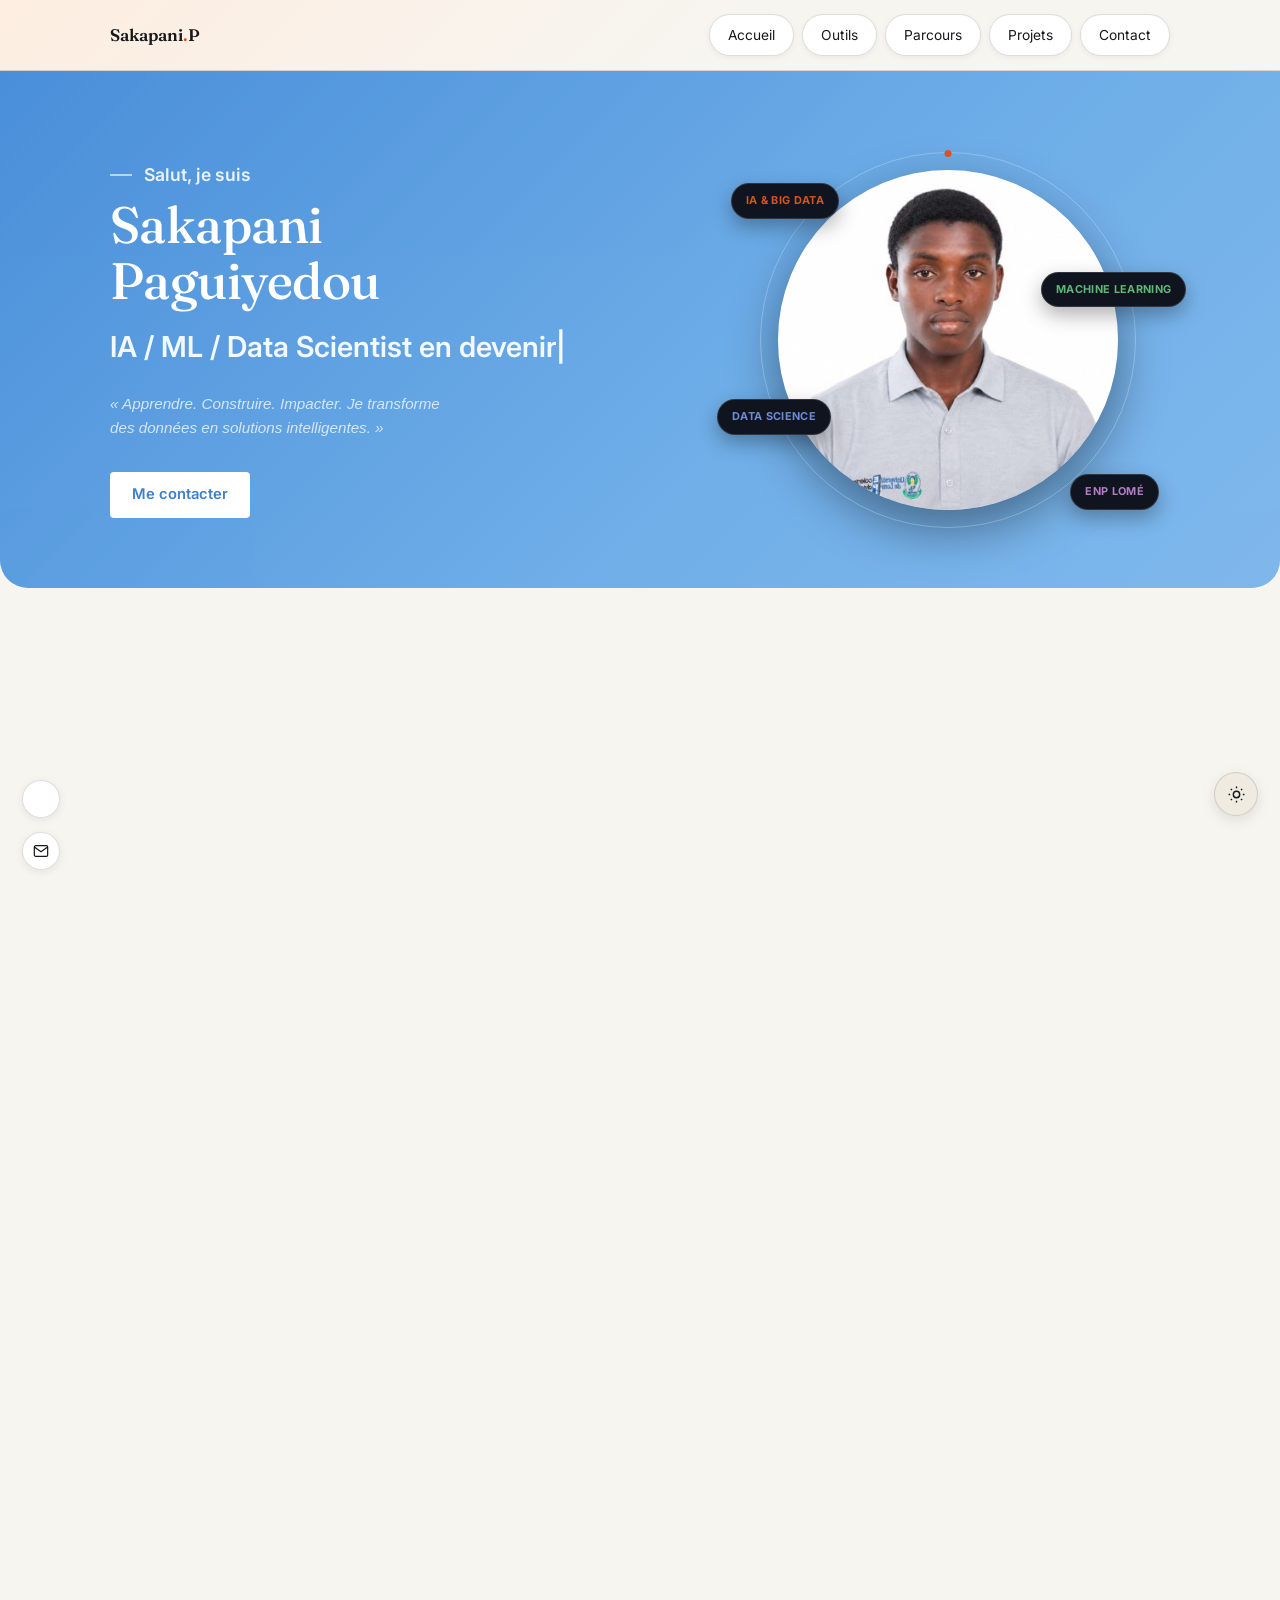
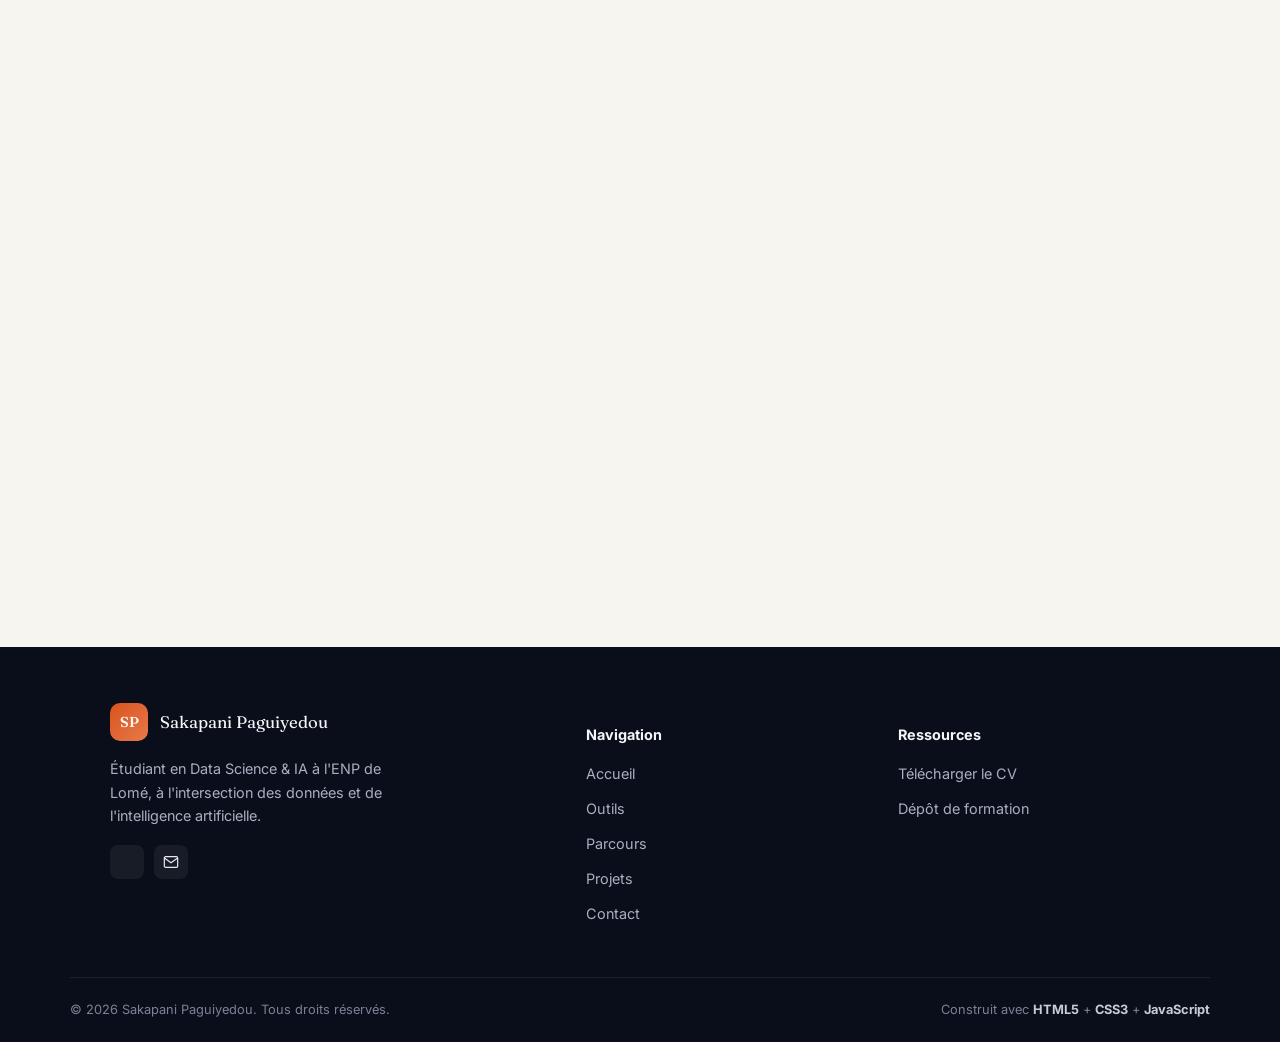
==== commit 23086829: "Ajout et amelioration de la section contact" ====
--- a/portfolio/index.html
+++ b/portfolio/index.html
@@ -30,24 +30,38 @@
 
 <header class="hero hero-blue">
   <canvas id="hero-canvas"></canvas>
-  <div class="wrap hero-blue-inner">
-    <div class="hero-blue-label">je suis</div>
-    <h1 class="hero-blue-name">Sakapani Paguiyedou</h1>
-    <div class="hero-blue-role">
-      <span id="typewriter-text"></span><span class="typewriter-cursor">|</span>
-    </div>
-    <a class="btn hero-blue-btn" href="#contact">Me contacter</a>
+  <div class="wrap hero-blue-grid">
+    <div class="hero-blue-inner">
+      <div class="hero-blue-label"><span class="label-dash"></span>Salut, je suis</div>
+      <h1 class="hero-blue-name">Sakapani<br>Paguiyedou</h1>
+      <div class="hero-blue-role">
+        <span id="typewriter-text"></span><span class="typewriter-cursor">|</span>
+      </div>
+      <p class="hero-blue-quote">« Apprendre. Construire. Impacter. Je transforme des données en solutions intelligentes. »</p>
+      <a class="btn hero-blue-btn" href="#contact">Me contacter</a>
+    </div>
+
+    <div class="hero-photo-ring-wrap">
+      <div class="hero-photo-ring"></div>
+      <img class="hero-photo-circle" src="[data-uri]" alt="Photo de Sakapani Paguiyedou">
+      <span class="role-badge badge-1">IA &amp; BIG DATA</span>
+      <span class="role-badge badge-2">MACHINE LEARNING</span>
+      <span class="role-badge badge-3">DATA SCIENCE</span>
+      <span class="role-badge badge-4">ENP LOMÉ</span>
+    </div>
   </div>
 </header>
 
 <section id="about" class="reveal">
   <div class="wrap about-layout">
     <div class="about-photo-block">
+      <div class="photo-orbit-stage" id="photo-orbit-stage">
       <img class="about-photo-img" src="[data-uri]" alt="Photo de Sakapani Paguiyedou">
+    </div>
     </div>
     <div class="about-content">
       <div class="hero-badge"><span class="badge-line"></span>APPRENEZ À ME CONNAÎTRE</div>
-      <h2>À propos de moi</h2>
+      <h2 class="numbered-heading"><span class="heading-number">01.</span> À propos de moi</h2>
       <p class="intro">
         Étudiant en 2ᵉ année de licence fondamentale en Intelligence Artificielle et Big Data à l'École Nationale Polytechnique de Lomé (ENP). Je me destine au métier de data scientist et j'aime résoudre des problèmes concrets à partir de données.
       </p>
@@ -57,54 +71,60 @@
 
 <section id="skills" class="reveal">
   <div class="wrap">
-    <h2>Outils &amp; Technologies</h2>
-    <div class="tech-grid">
+    <h2 class="numbered-heading"><span class="heading-number">02.</span> Outils &amp; Technologies</h2>
+<div class="tech-grid">
 
       <div class="tech-card">
         <h3><span class="tech-slash">//</span> Langages de programmation</h3>
-        <div class="tech-pills">
-          <span class="tech-pill"><img src="https://cdn.simpleicons.org/python/3776AB" alt="">Python</span>
-          <span class="tech-pill"><img src="https://cdn.simpleicons.org/c/A8B9CC" alt="">C</span>
-          <span class="tech-pill"><img src="https://cdn.simpleicons.org/openjdk/437291" alt="">Java</span>
-          <span class="tech-pill"><img src="https://cdn.simpleicons.org/html5/E34F26" alt="">HTML5</span>
-          <span class="tech-pill"><img src="https://cdn.simpleicons.org/css3/1572B6" alt="">CSS3</span>
-          <span class="tech-pill"><img src="https://cdn.simpleicons.org/javascript/F7DF1E" alt="">JavaScript</span>
+        <div class="tool-tiles">
+          <div class="tool-tile"><span class="tool-tile-icon" style="background:#3776AB"><img src="https://cdn.simpleicons.org/python/FFFFFF" alt=""></span><span class="tool-tile-label">Python</span></div>
+          <div class="tool-tile"><span class="tool-tile-icon" style="background:#00599C"><img src="https://cdn.simpleicons.org/c/FFFFFF" alt=""></span><span class="tool-tile-label">C</span></div>
+          <div class="tool-tile"><span class="tool-tile-icon" style="background:#1B1E29"><img src="https://cdn.simpleicons.org/java/FFFFFF" alt=""></span><span class="tool-tile-label">Java</span></div>
+          <div class="tool-tile"><span class="tool-tile-icon" style="background:#F7DF1E"><img src="https://cdn.simpleicons.org/javascript/000000" alt=""></span><span class="tool-tile-label">JavaScript</span></div>
+        </div>
+      </div>
+
+      <div class="tech-card">
+        <h3><span class="tech-slash">//</span> Développement web</h3>
+        <div class="tool-tiles">
+          <div class="tool-tile"><span class="tool-tile-icon" style="background:#E34F26"><img src="https://cdn.simpleicons.org/html5/FFFFFF" alt=""></span><span class="tool-tile-label">HTML5</span></div>
+          <div class="tool-tile"><span class="tool-tile-icon" style="background:#1572B6"><img src="https://cdn.simpleicons.org/css3/FFFFFF" alt=""></span><span class="tool-tile-label">CSS3</span></div>
         </div>
       </div>
 
       <div class="tech-card">
         <h3><span class="tech-slash">//</span> IDE &amp; outils de développement</h3>
-        <div class="tech-pills">
-          <span class="tech-pill"><img src="https://cdn.simpleicons.org/jupyter/F37626" alt="">Jupyter Notebook</span>
-          <span class="tech-pill"><img src="https://cdn.simpleicons.org/visualstudiocode/007ACC" alt="">VS Code</span>
-          <span class="tech-pill"><img src="https://cdn.simpleicons.org/pycharm/000000" alt="">PyCharm</span>
-          <span class="tech-pill"><img src="https://cdn.simpleicons.org/git/F05032" alt="">Git</span>
-          <span class="tech-pill"><img src="https://cdn.simpleicons.org/github/181717" alt="">GitHub</span>
+        <div class="tool-tiles">
+          <div class="tool-tile"><span class="tool-tile-icon" style="background:#F37626"><img src="https://cdn.simpleicons.org/jupyter/FFFFFF" alt=""></span><span class="tool-tile-label">Jupyter</span></div>
+          <div class="tool-tile"><span class="tool-tile-icon" style="background:#1B1E29"><img src="https://cdn.simpleicons.org/visualstudiocode/FFFFFF" alt=""></span><span class="tool-tile-label">VS Code</span></div>
+          <div class="tool-tile"><span class="tool-tile-icon" style="background:#1B1E29"><img src="https://cdn.simpleicons.org/pycharm/FFFFFF" alt=""></span><span class="tool-tile-label">PyCharm</span></div>
+          <div class="tool-tile"><span class="tool-tile-icon" style="background:#F05032"><img src="https://cdn.simpleicons.org/git/FFFFFF" alt=""></span><span class="tool-tile-label">Git</span></div>
+          <div class="tool-tile"><span class="tool-tile-icon" style="background:#1B1E29"><img src="https://cdn.simpleicons.org/github/FFFFFF" alt=""></span><span class="tool-tile-label">GitHub</span></div>
         </div>
       </div>
 
       <div class="tech-card">
         <h3><span class="tech-slash">//</span> IA &amp; Machine Learning</h3>
-        <div class="tech-pills">
-          <span class="tech-pill"><img src="https://cdn.simpleicons.org/scikitlearn/F7931E" alt="">scikit-learn</span>
+        <div class="tool-tiles">
+          <div class="tool-tile"><span class="tool-tile-icon" style="background:#F7931E"><img src="https://cdn.simpleicons.org/scikitlearn/FFFFFF" alt=""></span><span class="tool-tile-label">scikit-learn</span></div>
         </div>
       </div>
 
       <div class="tech-card">
         <h3><span class="tech-slash">//</span> Assistants IA</h3>
-        <div class="tech-pills">
-          <span class="tech-pill"><img src="https://cdn.simpleicons.org/claude/D97757" alt="">Claude</span>
-          <span class="tech-pill"><img src="https://cdn.simpleicons.org/openai/000000" alt="">ChatGPT</span>
-          <span class="tech-pill"><img src="https://cdn.simpleicons.org/openai/000000" alt="">Codex</span>
-          <span class="tech-pill"><img src="https://cdn.simpleicons.org/x/000000" alt="">Grok</span>
+        <div class="tool-tiles">
+          <div class="tool-tile"><span class="tool-tile-icon" style="background:#D97757"><img src="https://cdn.simpleicons.org/claude/FFFFFF" alt=""></span><span class="tool-tile-label">Claude</span></div>
+          <div class="tool-tile"><span class="tool-tile-icon" style="background:#10A37F"><img src="https://cdn.simpleicons.org/chatgpt/FFFFFF" alt=""></span><span class="tool-tile-label">ChatGPT</span></div>
+          <div class="tool-tile"><span class="tool-tile-icon" style="background:#1B1E29"><img src="https://cdn.simpleicons.org/openai/FFFFFF" alt=""></span><span class="tool-tile-label">Codex</span></div>
+          <div class="tool-tile"><span class="tool-tile-icon" style="background:#1B1E29"><img src="https://cdn.simpleicons.org/x/FFFFFF" alt=""></span><span class="tool-tile-label">Grok</span></div>
         </div>
       </div>
 
       <div class="tech-card">
         <h3><span class="tech-slash">//</span> Backend &amp; déploiement</h3>
-        <div class="tech-pills">
-          <span class="tech-pill"><img src="https://cdn.simpleicons.org/fastapi/009688" alt="">FastAPI</span>
-          <span class="tech-pill"><img src="https://cdn.simpleicons.org/docker/2496ED" alt="">Docker</span>
+        <div class="tool-tiles">
+          <div class="tool-tile"><span class="tool-tile-icon" style="background:#009688"><img src="https://cdn.simpleicons.org/fastapi/FFFFFF" alt=""></span><span class="tool-tile-label">FastAPI</span></div>
+          <div class="tool-tile"><span class="tool-tile-icon" style="background:#2496ED"><img src="https://cdn.simpleicons.org/docker/FFFFFF" alt=""></span><span class="tool-tile-label">Docker</span></div>
         </div>
       </div>
 
@@ -116,7 +136,7 @@
 
 <section id="parcours" class="reveal">
   <div class="wrap">
-    <h2>Parcours de formation</h2>
+    <h2 class="numbered-heading"><span class="heading-number">03.</span> Parcours de formation</h2>
     <div class="timeline">
       <div class="timeline-item">
         <div class="timeline-date">2026 — aujourd'hui</div>
@@ -138,7 +158,7 @@
 
 <section id="projects" class="reveal">
   <div class="wrap">
-    <h2>Projets</h2>
+    <h2 class="numbered-heading"><span class="heading-number">04.</span> Projets</h2>
 
     <div class="projects-grid">
     <div class="project">
@@ -184,7 +204,7 @@
 <section id="contact" class="reveal contact-numbered">
   <div class="wrap contact-layout">
     <div class="contact-info">
-      <h2 class="numbered-heading"><span class="heading-number">06.</span> Contactez-moi</h2>
+      <h2 class="numbered-heading"><span class="heading-number">05.</span> Contactez-moi</h2>
       <p class="intro">Ouvert aux <strong>collaborations en data science</strong>, aux <strong>stages</strong> et aux <strong>projets étudiants en IA</strong>. Basé à Lomé, Togo — je réponds généralement sous 48 heures.</p>
       <p class="contact-tagline">APPRENDRE. CONSTRUIRE. IMPACTER.</p>
 
@@ -204,6 +224,14 @@
           <span class="contact-card-text">
             <small>GitHub</small>
             <strong>github.com/ton-profil</strong>
+          </span>
+        </a>
+
+        <a href="https://wa.me/22891149827" target="_blank" rel="noopener" class="contact-card">
+          <span class="contact-card-icon icon-green"><img src="https://cdn.simpleicons.org/whatsapp/25D366" alt="" loading="lazy"></span>
+          <span class="contact-card-text">
+            <small>WhatsApp</small>
+            <strong>+228 91 14 98 27</strong>
           </span>
         </a>
       </div>
--- a/portfolio/style.css
+++ b/portfolio/style.css
@@ -195,6 +195,95 @@
 }
 .hero-blue-btn:hover { transform: translateY(-2px); box-shadow: 0 10px 24px rgba(0,0,0,0.15); }
 
+/* Hero bleu — layout 2 colonnes avec photo circulaire + badges */
+.hero-blue-grid {
+  position: relative;
+  z-index: 1;
+  display: grid;
+  grid-template-columns: 1.3fr 1fr;
+  gap: 40px;
+  align-items: center;
+}
+.hero-blue-label { display: flex; align-items: center; gap: 12px; }
+.label-dash { width: 22px; height: 2px; background: #FFFFFF; opacity: 0.6; }
+.hero-blue-quote {
+  font-style: italic;
+  color: #EAF3FC;
+  opacity: 0.85;
+  font-size: 0.95rem;
+  max-width: 42ch;
+  margin: 22px 0 0;
+}
+
+.hero-photo-ring-wrap {
+  position: relative;
+  width: 100%;
+  max-width: 340px;
+  aspect-ratio: 1;
+  margin: 0 auto;
+}
+.hero-photo-ring {
+  position: absolute;
+  inset: -18px;
+  border: 1.5px solid rgba(255,255,255,0.25);
+  border-radius: 50%;
+  animation: ring-spin 30s linear infinite;
+}
+.hero-photo-ring::before {
+  content: '';
+  position: absolute;
+  top: -3px; left: 50%;
+  width: 7px; height: 7px;
+  background: var(--accent);
+  border-radius: 50%;
+  transform: translateX(-50%);
+}
+@keyframes ring-spin { to { transform: rotate(360deg); } }
+.hero-photo-circle {
+  width: 100%;
+  height: 100%;
+  border-radius: 50%;
+  object-fit: cover;
+  display: block;
+  box-shadow: 0 20px 50px rgba(0,0,0,0.4);
+}
+.role-badge {
+  position: absolute;
+  background: #10141F;
+  border: 1px solid rgba(255,255,255,0.14);
+  color: #F5F6FA;
+  font-family: 'Inter', sans-serif;
+  font-weight: 700;
+  font-size: 0.68rem;
+  letter-spacing: 0.03em;
+  padding: 8px 14px;
+  border-radius: 999px;
+  box-shadow: 0 8px 20px rgba(0,0,0,0.3);
+  white-space: nowrap;
+  animation: badge-float 4s ease-in-out infinite;
+}
+.badge-1 { top: 4%; left: -14%; color: var(--accent); animation-delay: 0s; }
+.badge-2 { top: 30%; right: -20%; color: #5FB876; animation-delay: 0.6s; }
+.badge-3 { bottom: 22%; left: -18%; color: #6C8CD5; animation-delay: 1.2s; }
+.badge-4 { bottom: 0%; right: -12%; color: #B47CC7; animation-delay: 1.8s; }
+@keyframes badge-float {
+  0%, 100% { transform: translateY(0); }
+  50% { transform: translateY(-8px); }
+}
+
+@media (max-width: 900px) {
+  .role-badge { font-size: 0.6rem; padding: 6px 11px; }
+  .badge-1 { left: -6%; }
+  .badge-2 { right: -8%; }
+  .badge-3 { left: -8%; }
+  .badge-4 { right: -4%; }
+}
+@media (max-width: 720px) {
+  .hero-blue-grid { grid-template-columns: 1fr; }
+  .hero-photo-ring-wrap { max-width: 260px; order: -1; }
+  .role-badge { display: none; }
+}
+
 /* About layout — grande photo à gauche, texte à droite */
 .about-layout {
   display: grid;
@@ -202,8 +291,22 @@
   gap: 50px;
   align-items: center;
 }
-.about-photo-block { border-radius: 16px; overflow: hidden; background: var(--bg-alt); }
-.about-photo-img { width: 100%; height: 100%; object-fit: cover; display: block; aspect-ratio: 4/5; }
+.about-photo-block { border-radius: 16px; overflow: visible; background: transparent; position: relative; }
+.photo-orbit-stage { position: relative; border-radius: 16px; }
+.about-photo-img { width: 100%; height: 100%; object-fit: cover; display: block; aspect-ratio: 4/5; border-radius: 16px; }
+.orbit-lang-icon {
+  position: absolute;
+  top: 0; left: 0;
+  width: 48px; height: 48px;
+  padding: 9px;
+  background: #FFFFFF;
+  border: 1px solid var(--line);
+  border-radius: 50%;
+  box-shadow: 0 6px 16px rgba(0,0,0,0.18);
+  transform: translate(-50%, -50%);
+  z-index: 2;
+}
+.orbit-lang-icon img { width: 100%; height: 100%; object-fit: contain; }
 .about-content .hero-badge { margin-bottom: 18px; }
 .about-content h2 { font-size: 2rem; margin-bottom: 18px; }
 
@@ -452,7 +555,9 @@
   border: 1px solid rgba(255,255,255,0.08);
   border-radius: 16px;
   padding: 26px 24px;
-}
+  transition: transform 0.3s ease, box-shadow 0.3s ease;
+}
+.tech-card:hover { transform: translateY(-4px); box-shadow: 0 20px 40px -14px rgba(0,0,0,0.5); }
 .tech-card h3 {
   font-family: 'Inter', sans-serif;
   font-weight: 600;
@@ -475,7 +580,39 @@
   transition: transform 0.2s ease, border-color 0.2s ease;
 }
 .tech-pill:hover { transform: translateY(-2px); border-color: var(--accent); }
-.tech-pill img { width: 16px; height: 16px; }
+.tech-pill img { width: 20px; height: 20px; }
+
+/* Tool tiles (icônes d'app colorées, façon reference) */
+.tool-tiles {
+  display: flex;
+  flex-wrap: wrap;
+  gap: 18px;
+}
+.tool-tile {
+  display: flex;
+  flex-direction: column;
+  align-items: center;
+  gap: 8px;
+  width: 76px;
+}
+.tool-tile-icon {
+  width: 56px;
+  height: 56px;
+  border-radius: 16px;
+  display: flex;
+  align-items: center;
+  justify-content: center;
+  box-shadow: 0 8px 18px rgba(0,0,0,0.35);
+  transition: transform 0.25s ease;
+}
+.tool-tile-icon img { width: 30px; height: 30px; object-fit: contain; }
+.tool-tile-label {
+  font-size: 0.74rem;
+  color: #C7CCDA;
+  text-align: center;
+  line-height: 1.25;
+}
+.tool-tile:hover .tool-tile-icon { transform: translateY(-4px) scale(1.05); }
 
 @media (max-width: 480px) {
   .tech-card { padding: 20px 18px; }
@@ -531,7 +668,9 @@
   border: 1px solid rgba(255,255,255,0.08);
   border-radius: 16px;
   color: #E7E9F0;
-}
+  transition: transform 0.3s ease, box-shadow 0.3s ease;
+}
+.project:hover { transform: translateY(-4px); box-shadow: 0 20px 40px -14px rgba(0,0,0,0.5); }
 .project-tag {
   font-family: 'JetBrains Mono', monospace;
   font-style: italic;
@@ -706,6 +845,7 @@
 }
 .contact-card-icon.icon-teal { background: rgba(45,157,168,0.12); color: #2D9DA8; }
 .contact-card-icon.icon-purple { background: rgba(217,83,30,0.1); }
+.contact-card-icon.icon-green { background: rgba(37,211,102,0.12); }
 .contact-form select {
   background: var(--bg);
   border: 1px solid var(--line);
@@ -942,4 +1082,44 @@
 }
 @media (prefers-reduced-motion: reduce) {
   .bg-star, .bg-balloon { animation: none; opacity: 0.12; }
-}+}
+
+/* Floating library names + logos */
+.bg-lib-label {
+  position: absolute;
+  bottom: -40px;
+  font-family: 'JetBrains Mono', monospace;
+  font-size: 0.82rem;
+  font-weight: 500;
+  color: var(--accent);
+  opacity: 0.14;
+  white-space: nowrap;
+  animation: float-up-label linear infinite;
+}
+.bg-lib-icon {
+  position: absolute;
+  bottom: -40px;
+  width: 36px;
+  height: 36px;
+  opacity: 0.2;
+  animation: float-up-label linear infinite;
+}
+@keyframes float-up-label {
+  0% { transform: translateY(0) rotate(0deg); }
+  100% { transform: translateY(-125vh) rotate(6deg); }
+}
+@media (max-width: 640px) {
+  .bg-lib-label, .bg-lib-icon { display: none; }
+}
+@media (prefers-reduced-motion: reduce) {
+  .bg-lib-label, .bg-lib-icon { animation: none; opacity: 0.08; }
+}
+
+/* Photo polish */
+.about-photo-img {
+  box-shadow: 0 24px 50px -12px rgba(23,24,28,0.35);
+  transition: transform 0.5s ease;
+}
+.about-photo-block:hover .about-photo-img { transform: scale(1.015); }
+.orbit-lang-icon { transition: transform 0.3s ease; }
+.orbit-lang-icon:hover { transform: translate(-50%, -50%) scale(1.2); }
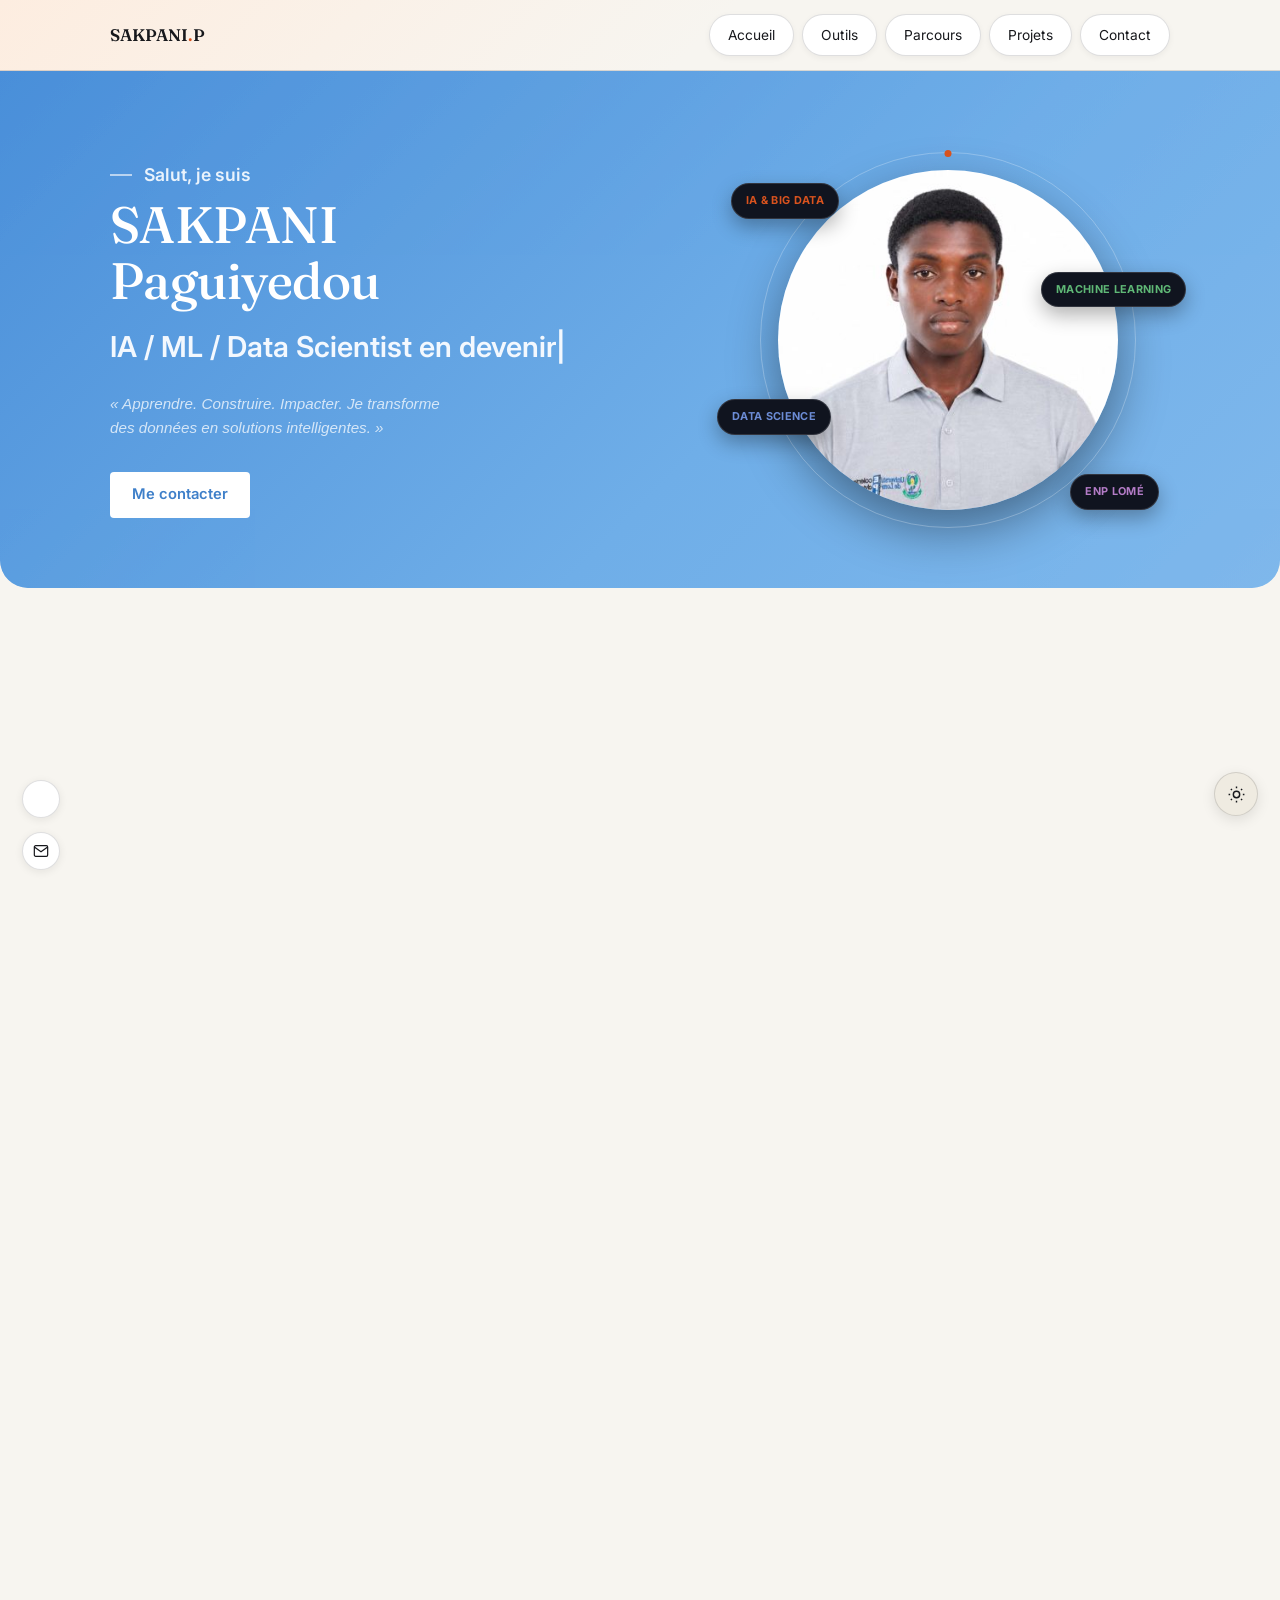
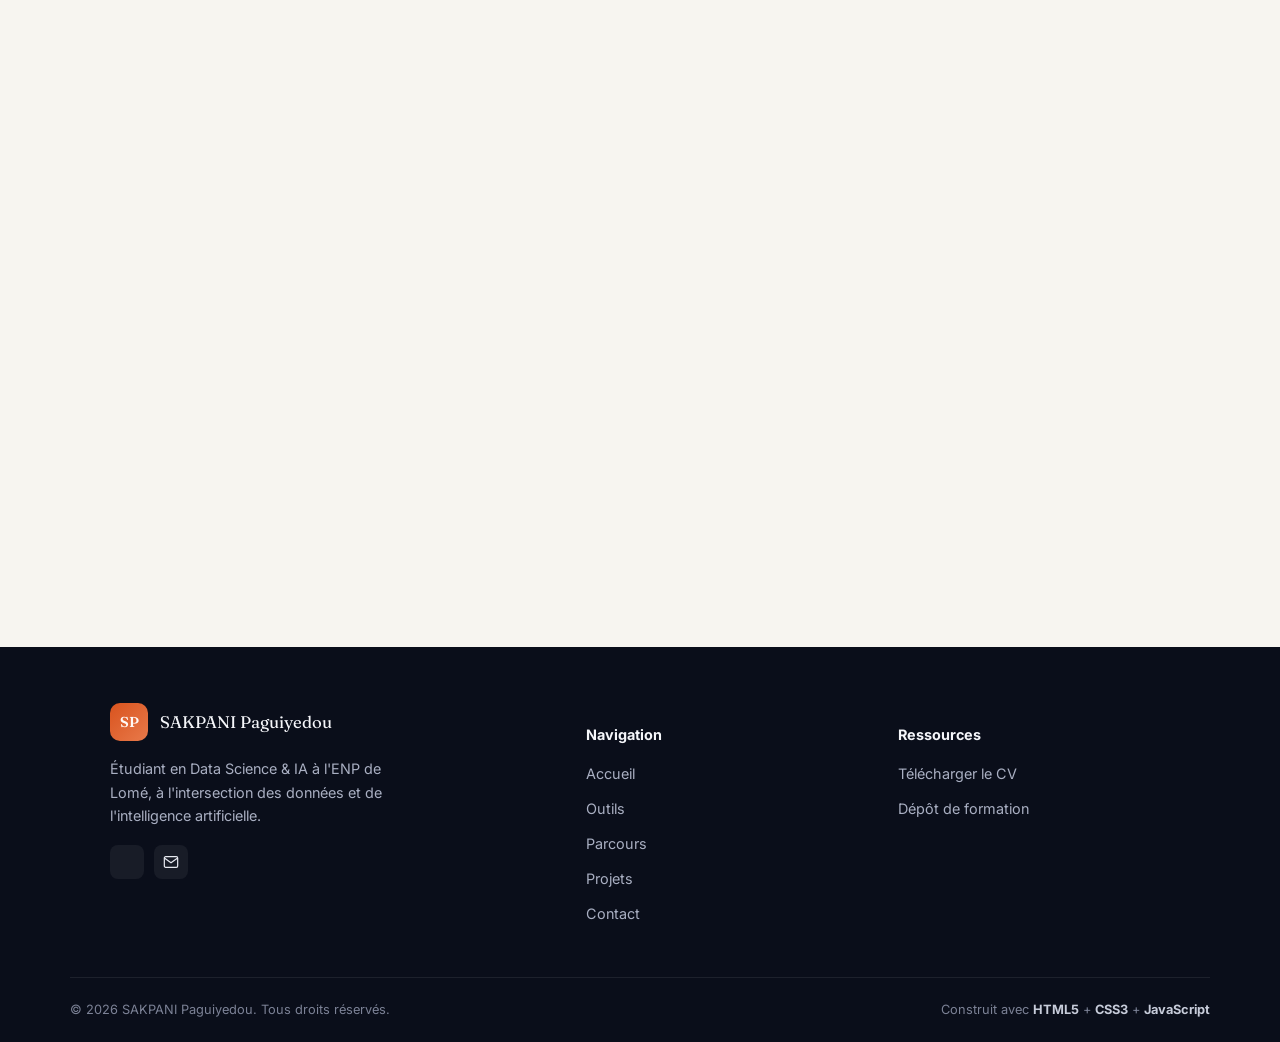
==== commit ae31c542: "Correction des logos des applications" ====
--- a/portfolio/index.html
+++ b/portfolio/index.html
@@ -3,7 +3,7 @@
 <head>
 <meta charset="UTF-8">
 <meta name="viewport" content="width=device-width, initial-scale=1.0">
-<title>Sakapani Paguiyedou — Portfolio</title>
+<title>SAKPANI Paguiyedou — Portfolio</title>
 <link rel="stylesheet" href="style.css">
 <link rel="preconnect" href="https://fonts.googleapis.com">
 <link rel="preconnect" href="https://fonts.gstatic.com" crossorigin>
@@ -17,7 +17,7 @@
 
 <nav>
   <div class="wrap">
-    <div class="name">Sakapani<span class="name-dot">.</span>P</div>
+    <div class="name">SAKPANI<span class="name-dot">.</span>P</div>
     <ul class="nav-pills">
       <li><a href="#about">Accueil</a></li>
       <li><a href="#skills">Outils</a></li>
@@ -33,7 +33,7 @@
   <div class="wrap hero-blue-grid">
     <div class="hero-blue-inner">
       <div class="hero-blue-label"><span class="label-dash"></span>Salut, je suis</div>
-      <h1 class="hero-blue-name">Sakapani<br>Paguiyedou</h1>
+      <h1 class="hero-blue-name">SAKPANI<br>Paguiyedou</h1>
       <div class="hero-blue-role">
         <span id="typewriter-text"></span><span class="typewriter-cursor">|</span>
       </div>
@@ -79,7 +79,7 @@
         <div class="tool-tiles">
           <div class="tool-tile"><span class="tool-tile-icon" style="background:#3776AB"><img src="https://cdn.simpleicons.org/python/FFFFFF" alt=""></span><span class="tool-tile-label">Python</span></div>
           <div class="tool-tile"><span class="tool-tile-icon" style="background:#00599C"><img src="https://cdn.simpleicons.org/c/FFFFFF" alt=""></span><span class="tool-tile-label">C</span></div>
-          <div class="tool-tile"><span class="tool-tile-icon" style="background:#1B1E29"><img src="https://cdn.simpleicons.org/java/FFFFFF" alt=""></span><span class="tool-tile-label">Java</span></div>
+          <div class="tool-tile"><span class="tool-tile-icon" style="background:#FFFFFF"><img src="https://cdn.jsdelivr.net/gh/devicons/devicon/icons/java/java-original.svg" alt=""></span><span class="tool-tile-label">Java</span></div>
           <div class="tool-tile"><span class="tool-tile-icon" style="background:#F7DF1E"><img src="https://cdn.simpleicons.org/javascript/000000" alt=""></span><span class="tool-tile-label">JavaScript</span></div>
         </div>
       </div>
@@ -96,7 +96,7 @@
         <h3><span class="tech-slash">//</span> IDE &amp; outils de développement</h3>
         <div class="tool-tiles">
           <div class="tool-tile"><span class="tool-tile-icon" style="background:#F37626"><img src="https://cdn.simpleicons.org/jupyter/FFFFFF" alt=""></span><span class="tool-tile-label">Jupyter</span></div>
-          <div class="tool-tile"><span class="tool-tile-icon" style="background:#1B1E29"><img src="https://cdn.simpleicons.org/visualstudiocode/FFFFFF" alt=""></span><span class="tool-tile-label">VS Code</span></div>
+          <div class="tool-tile"><span class="tool-tile-icon" style="background:#FFFFFF"><img src="https://cdn.jsdelivr.net/gh/devicons/devicon/icons/vscode/vscode-original.svg" alt=""></span><span class="tool-tile-label">VS Code</span></div>
           <div class="tool-tile"><span class="tool-tile-icon" style="background:#1B1E29"><img src="https://cdn.simpleicons.org/pycharm/FFFFFF" alt=""></span><span class="tool-tile-label">PyCharm</span></div>
           <div class="tool-tile"><span class="tool-tile-icon" style="background:#F05032"><img src="https://cdn.simpleicons.org/git/FFFFFF" alt=""></span><span class="tool-tile-label">Git</span></div>
           <div class="tool-tile"><span class="tool-tile-icon" style="background:#1B1E29"><img src="https://cdn.simpleicons.org/github/FFFFFF" alt=""></span><span class="tool-tile-label">GitHub</span></div>
@@ -115,7 +115,7 @@
         <div class="tool-tiles">
           <div class="tool-tile"><span class="tool-tile-icon" style="background:#D97757"><img src="https://cdn.simpleicons.org/claude/FFFFFF" alt=""></span><span class="tool-tile-label">Claude</span></div>
           <div class="tool-tile"><span class="tool-tile-icon" style="background:#10A37F"><img src="https://cdn.simpleicons.org/chatgpt/FFFFFF" alt=""></span><span class="tool-tile-label">ChatGPT</span></div>
-          <div class="tool-tile"><span class="tool-tile-icon" style="background:#1B1E29"><img src="https://cdn.simpleicons.org/openai/FFFFFF" alt=""></span><span class="tool-tile-label">Codex</span></div>
+          <div class="tool-tile"><span class="tool-tile-icon" style="background:#FFFFFF"><img src="https://en.wikipedia.org/wiki/Special:FilePath/OpenAI%20logo%202025%20(symbol).svg" alt=""></span><span class="tool-tile-label">Codex</span></div>
           <div class="tool-tile"><span class="tool-tile-icon" style="background:#1B1E29"><img src="https://cdn.simpleicons.org/x/FFFFFF" alt=""></span><span class="tool-tile-label">Grok</span></div>
         </div>
       </div>
@@ -131,8 +131,6 @@
     </div>
   </div>
 </section>
-
-
 
 <section id="parcours" class="reveal">
   <div class="wrap">
@@ -201,6 +199,7 @@
   </div>
 </section>
 
+
 <section id="contact" class="reveal contact-numbered">
   <div class="wrap contact-layout">
     <div class="contact-info">
@@ -215,15 +214,15 @@
           </span>
           <span class="contact-card-text">
             <small>Email (clic pour copier)</small>
-            <strong>ton.email@exemple.com</strong>
+            <strong>paguiyedousakapani@gmail.com</strong>
           </span>
         </button>
 
-        <a href="#" class="contact-card">
+        <a href="https://github.com/SAKPANI" class="contact-card">
           <span class="contact-card-icon icon-purple"><img src="https://cdn.simpleicons.org/github/E7E9F0" alt="" loading="lazy"></span>
           <span class="contact-card-text">
             <small>GitHub</small>
-            <strong>github.com/ton-profil</strong>
+            <strong>SAKPANI Paguiyedou</strong>
           </span>
         </a>
 
@@ -273,8 +272,8 @@
 </section>
 
 <div class="social-rail">
-  <a href="#" aria-label="GitHub"><img src="https://cdn.simpleicons.org/github/17181C" alt=""></a>
-  <a href="mailto:ton.email@exemple.com" aria-label="Email">
+  <a href="https://github.com/SAKPANI" aria-label="GitHub"><img src="https://cdn.simpleicons.org/github/17181C" alt=""></a>
+  <a href="mailto:paguiyedousakapani@gmail.com" aria-label="Email">
     <svg viewBox="0 0 24 24" fill="none" stroke="currentColor" stroke-width="1.8"><rect x="2" y="4" width="20" height="16" rx="2"/><path d="M2 6l10 7 10-7"/></svg>
   </a>
 </div>
@@ -293,12 +292,12 @@
     <div class="footer-brand">
       <div class="footer-brand-row">
         <span class="footer-badge">SP</span>
-        <span class="footer-name">Sakapani Paguiyedou</span>
+        <span class="footer-name">SAKPANI Paguiyedou</span>
       </div>
       <p class="footer-tagline">Étudiant en Data Science &amp; IA à l'ENP de Lomé, à l'intersection des données et de l'intelligence artificielle.</p>
       <div class="footer-socials">
-        <a href="#" aria-label="GitHub"><img src="https://cdn.simpleicons.org/github/E7E9F0" alt=""></a>
-        <a href="mailto:ton.email@exemple.com" aria-label="Email">
+        <a href="https://github.com/SAKPANI" aria-label="GitHub"><img src="https://cdn.simpleicons.org/github/E7E9F0" alt=""></a>
+        <a href="mailto:paguiyedousakapani@gmail.com" aria-label="Email">
           <svg viewBox="0 0 24 24" fill="none" stroke="#E7E9F0" stroke-width="1.8"><rect x="2" y="4" width="20" height="16" rx="2"/><path d="M2 6l10 7 10-7"/></svg>
         </a>
       </div>
@@ -321,7 +320,7 @@
   </div>
 
   <div class="wrap footer-bottom">
-    <span>© 2026 Sakapani Paguiyedou. Tous droits réservés.</span>
+    <span>© 2026 SAKPANI Paguiyedou. Tous droits réservés.</span>
     <span>Construit avec <strong>HTML5</strong> + <strong>CSS3</strong> + <strong>JavaScript</strong></span>
   </div>
 </footer>
